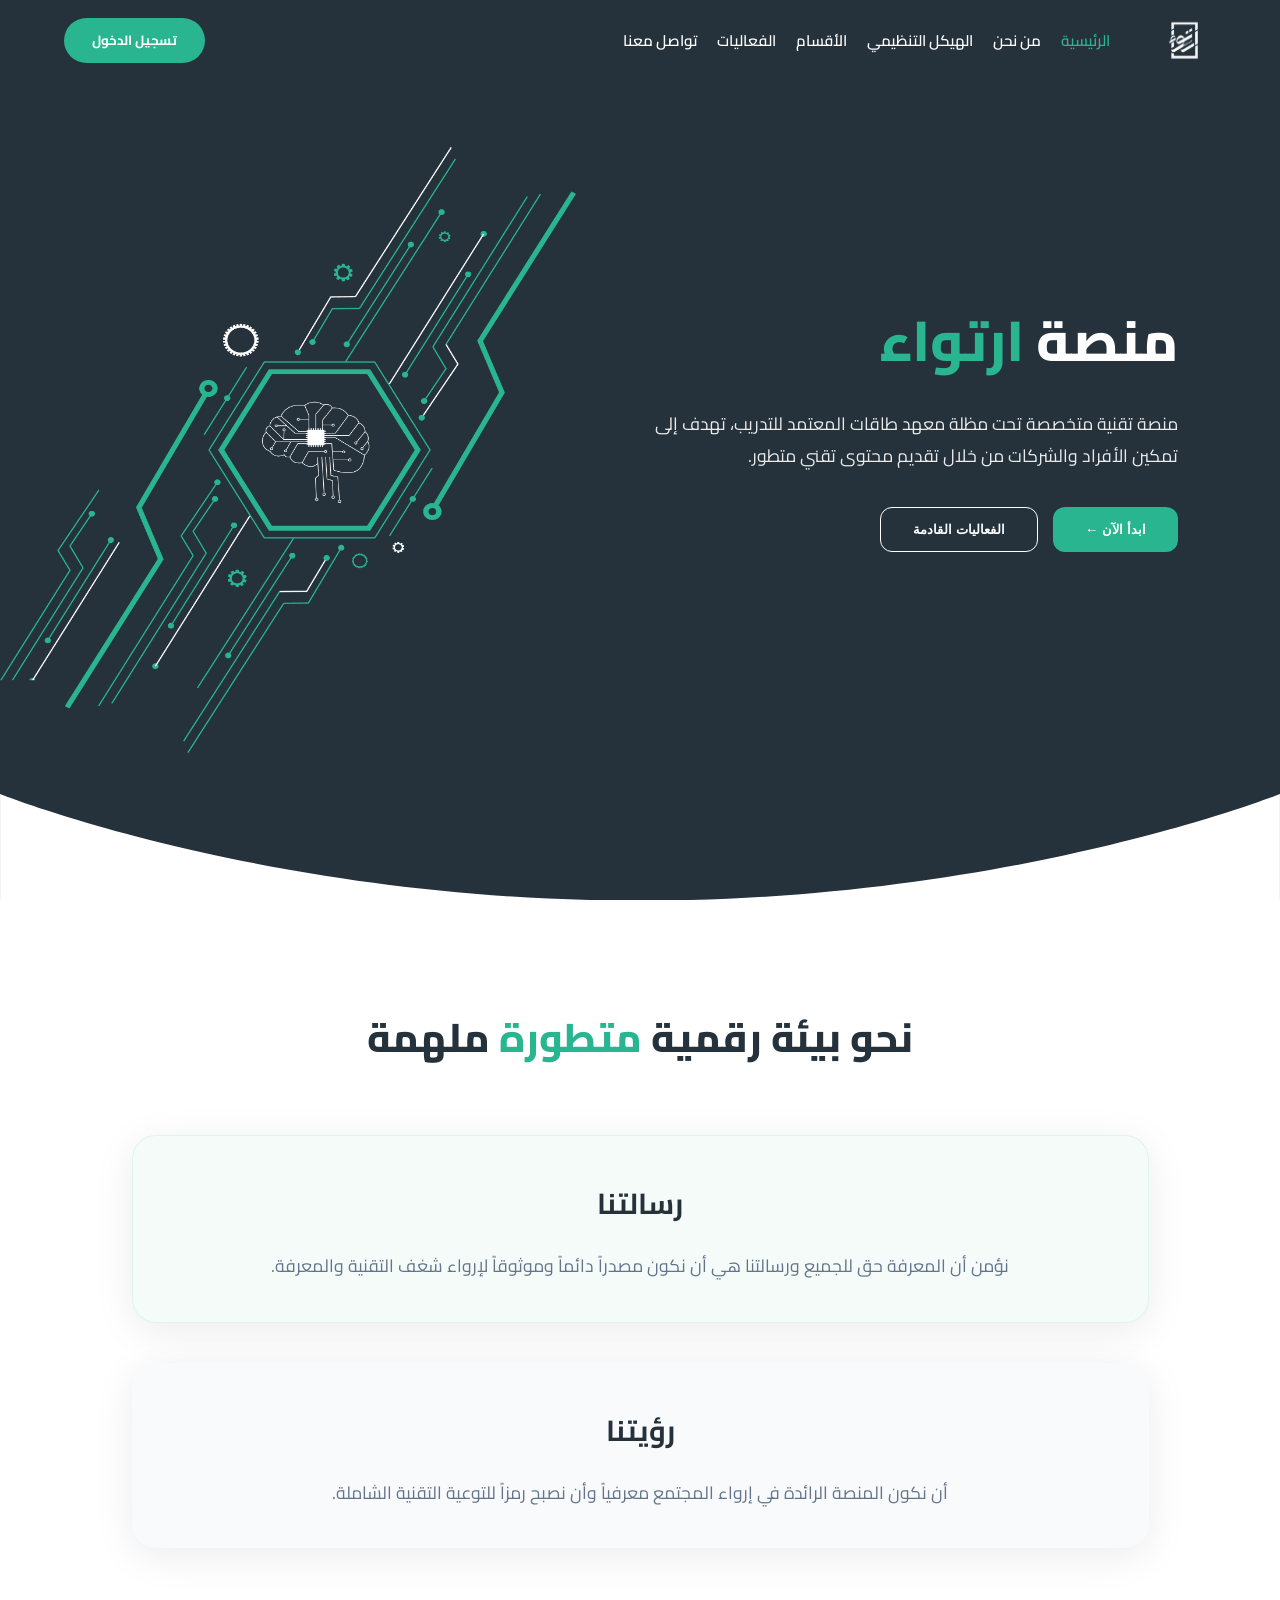
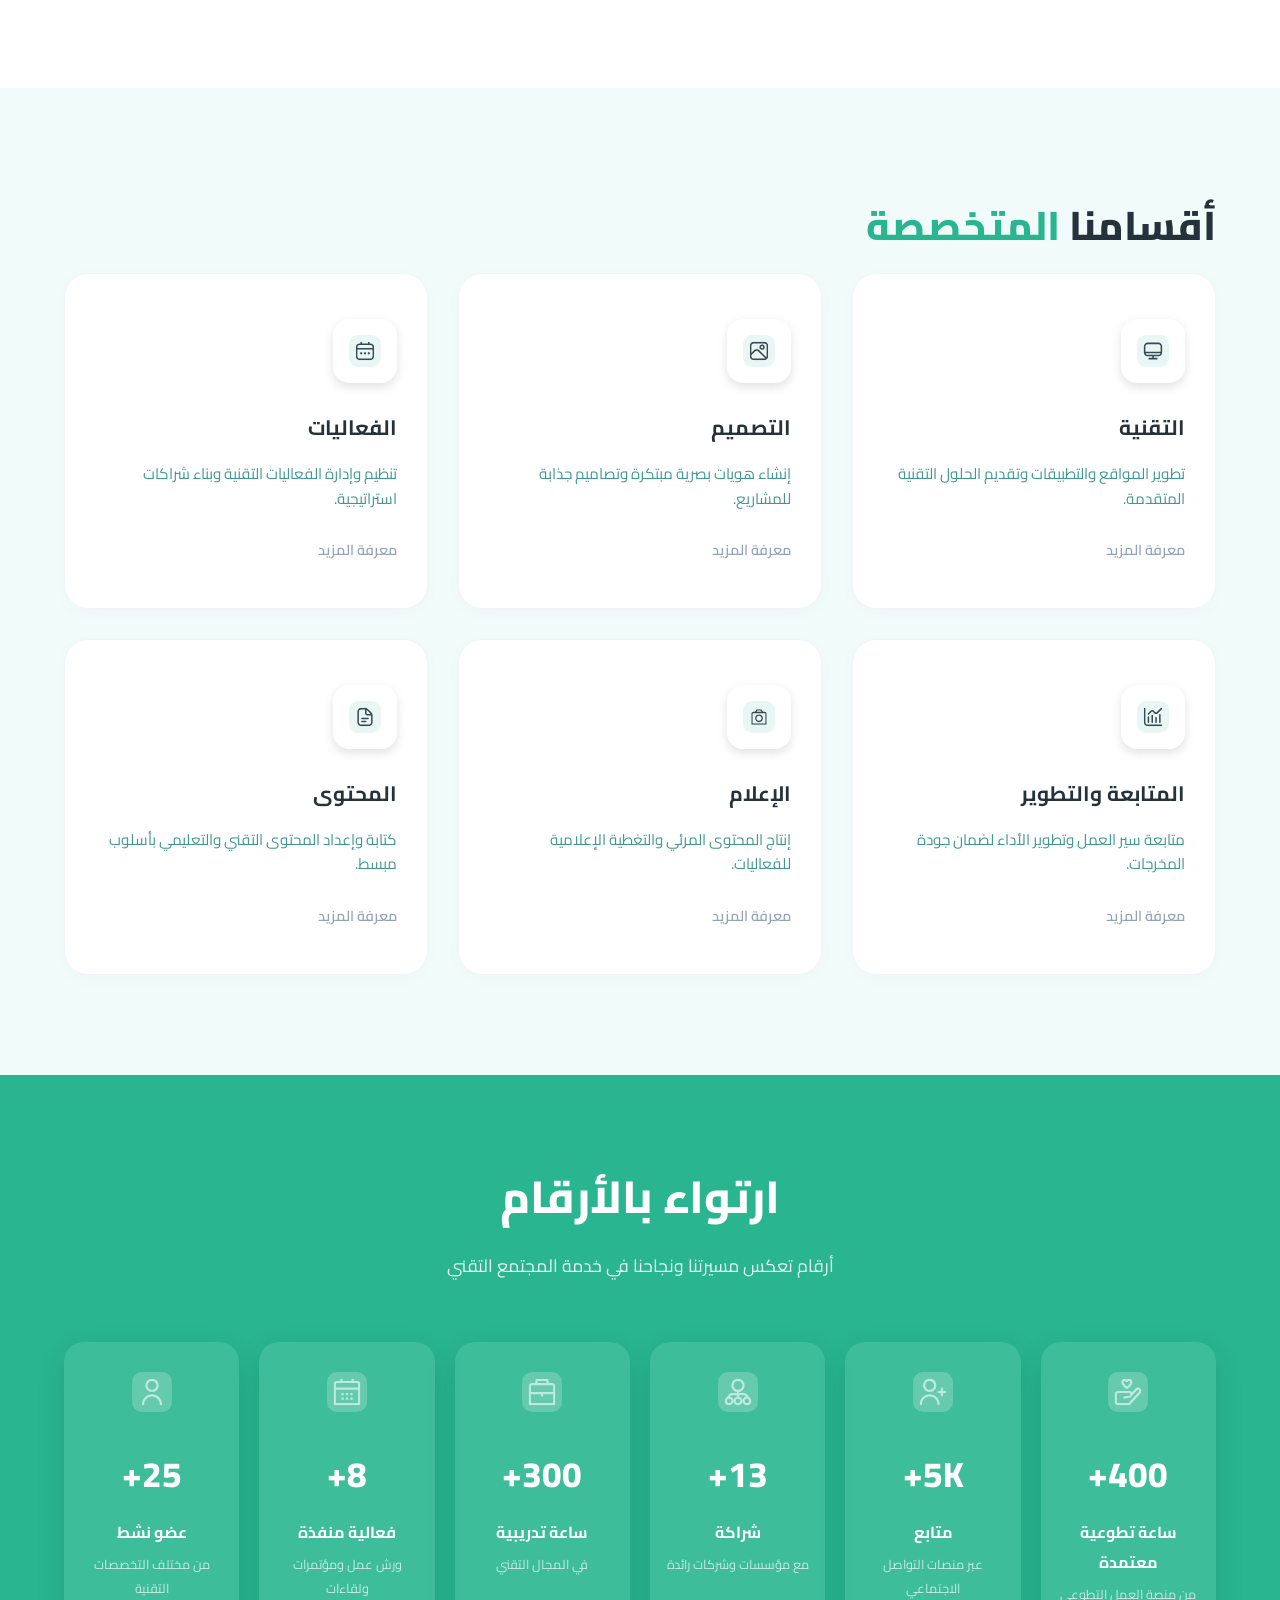
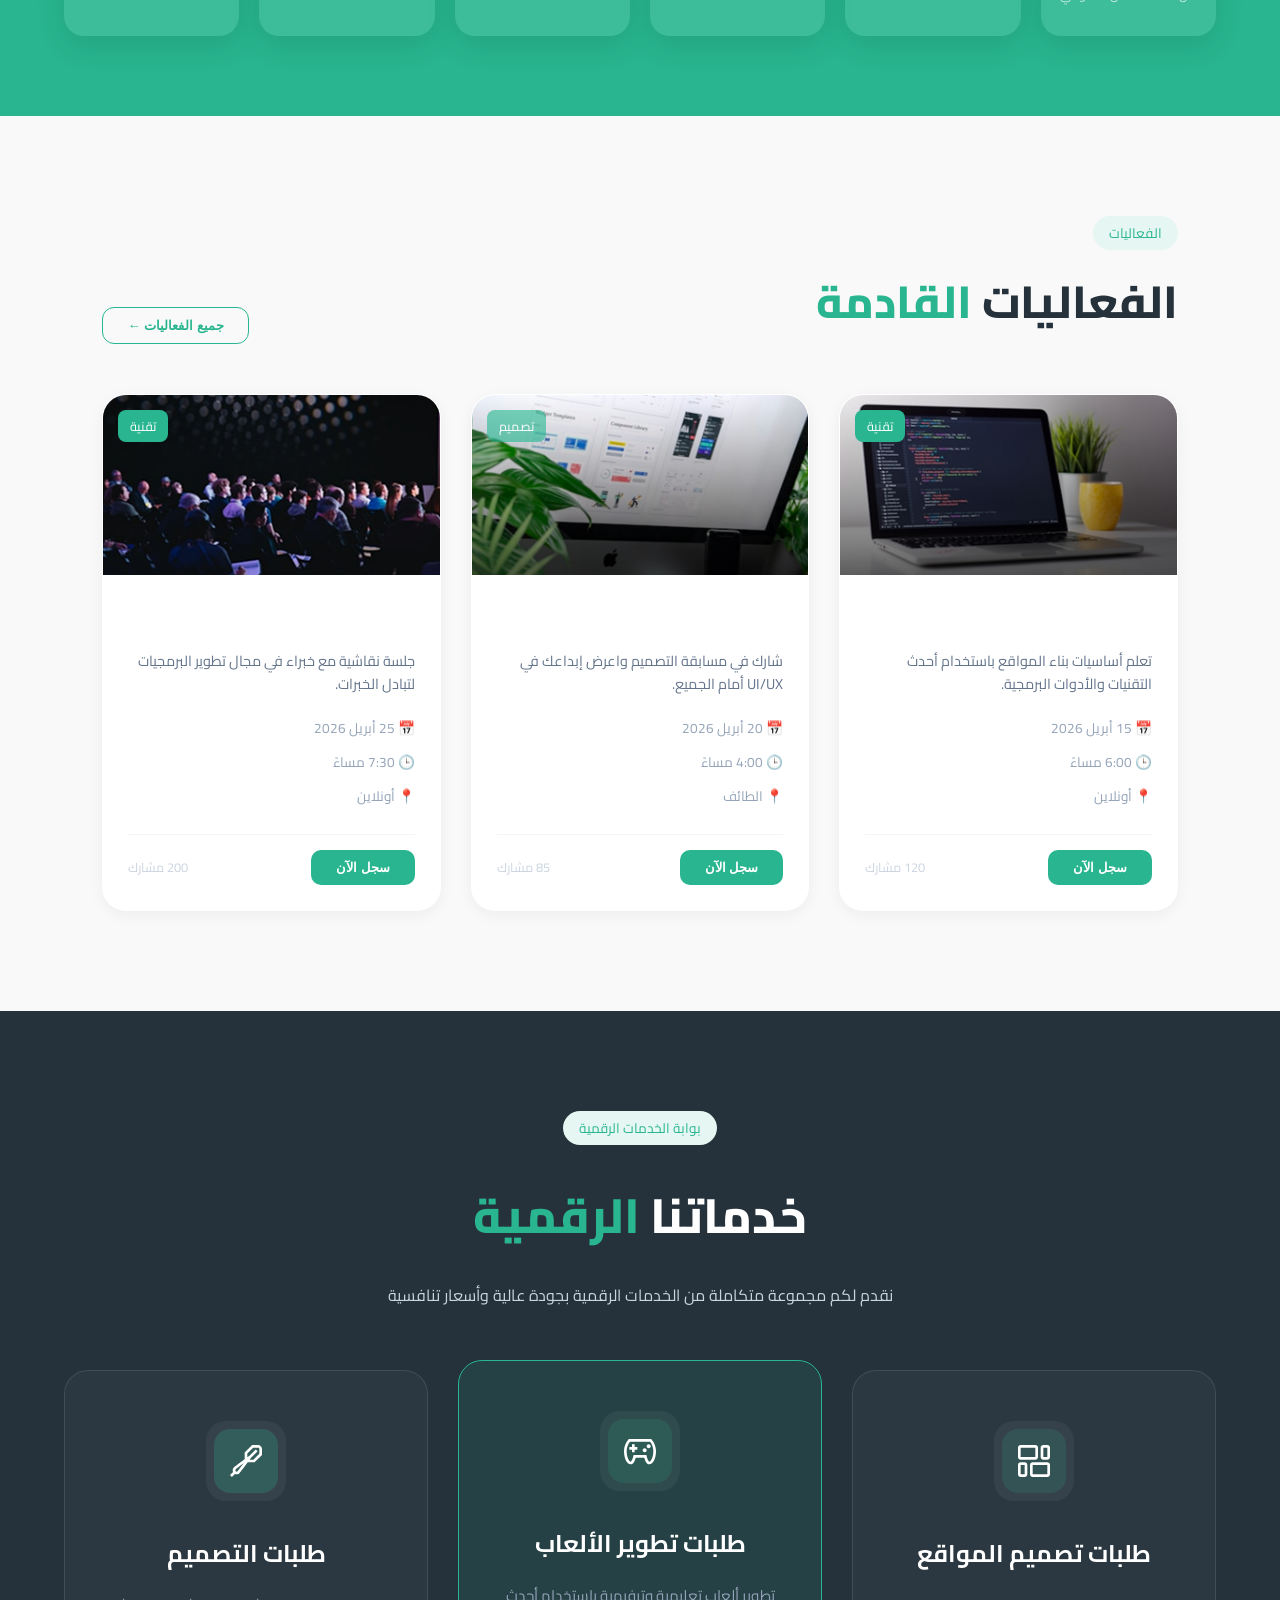
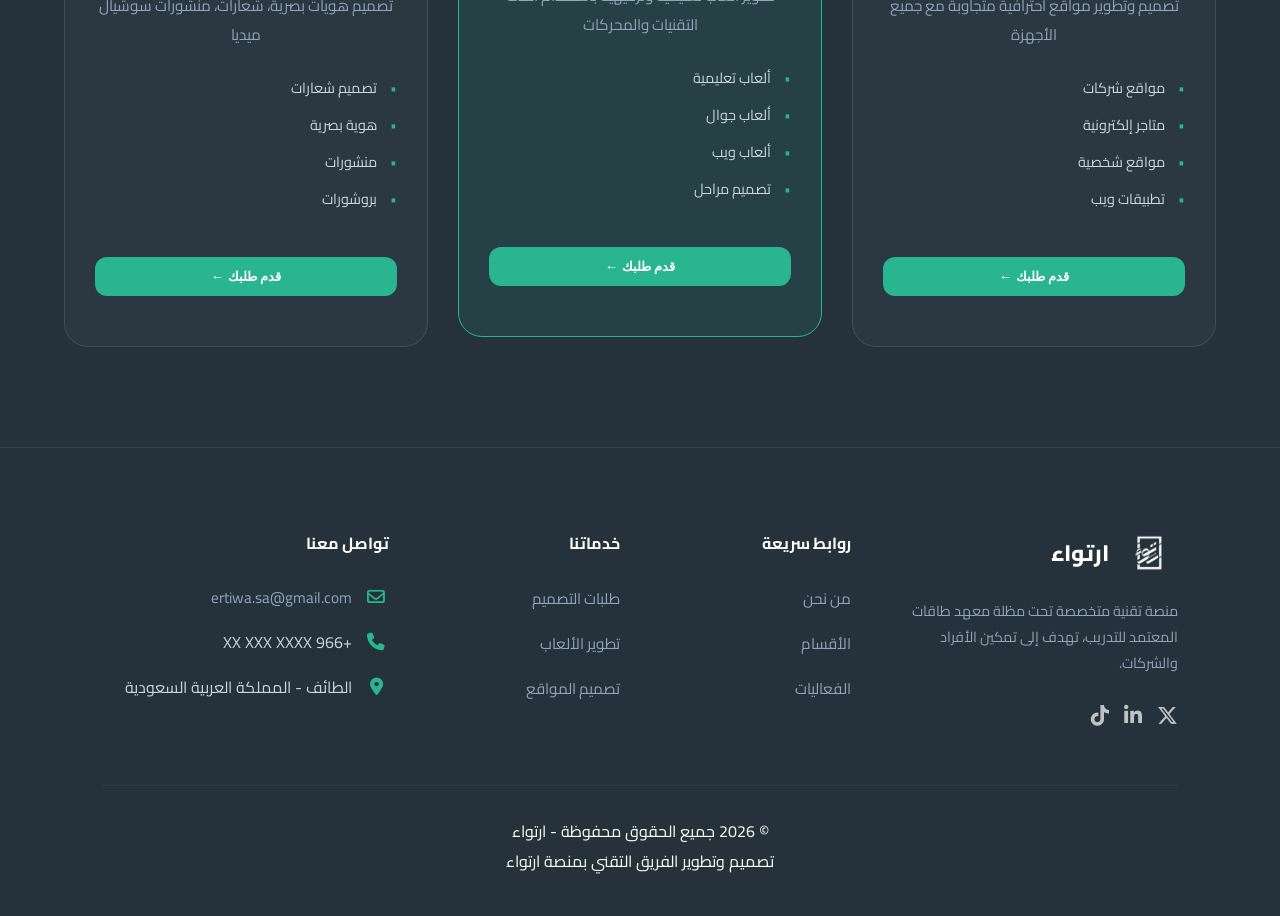
==== index.html @ 968492b4 "Add files via upload" ====
<!DOCTYPE html>
<html lang="ar" dir="rtl">
<head>
    <meta charset="UTF-8">
    <meta name="viewport" content="width=device-width, initial-scale=1.0">
    <title>منصة ارتواء</title>
    <link href="https://fonts.googleapis.com/css2?family=Cairo:wght@400;600;700;800&display=swap" rel="stylesheet">
    <link rel="stylesheet" href="style.css"> 
    <link rel="stylesheet" href="register.css">
    <link rel="stylesheet" href="https://cdnjs.cloudflare.com/ajax/libs/font-awesome/6.5.1/css/all.min.css">
</head>
<body>

    <header class="main-header">
        <div class="header-right-section">
            <div class="logo">
                <img src="images/logo.png" alt="لوقو ارتواء">
            </div>
            <nav class="nav-links">
    <a href="index.html" class="active">الرئيسية</a>
    <a href="#about-section">من نحن</a> <a href="structure.html">الهيكل التنظيمي</a>
    <a href="#departments-section">الأقسام</a>
    <a href="#events-section">الفعاليات</a>
    <a href="#contact-section">تواصل معنا</a>
            </nav>
        </div>
        <button class="btn-login" id="loginBtn" onclick="window.location.href='login.html'">تسجيل الدخول</button>
    </header>

    <main>
        <section class="hero">
            <div class="hero-content">
                <h1>منصة <span class="highlight">ارتواء</span></h1>
                <p>منصة تقنية متخصصة تحت مظلة معهد طاقات المعتمد للتدريب، تهدف إلى تمكين الأفراد والشركات من خلال تقديم محتوى تقني متطور.</p>
                <div class="hero-btns">
    <button class="btn-start" onclick="window.location.href='register.html'">ابدأ الآن ←</button>
    
    <button class="btn-outline" onclick="window.location.href='#events-section'">الفعاليات القادمة</button>
</div>
            </div>
            <div class="wave-container">
                <svg viewBox="0 0 1440 120" fill="none" xmlns="http://www.w3.org/2000/svg">
                    <path d="M0 120L1440 120L1440 0C1440 0 1140 120 720 120C300 120 0 0 0 0L0 120Z" fill="white"/>
                </svg>
            </div>
        </section>

        <section class="about-section" id="about-section">
            <div class="container">
                <h2 class="dynamic-title">نحو بيئة رقمية <span id="typing-text">تفاعلية</span> ملهمة</h2>
                <div class="info-card message-card">
                    <h3>رسالتنا</h3>
                    <p>نؤمن أن المعرفة حق للجميع ورسالتنا هي أن نكون مصدراً دائماً وموثوقاً لإرواء شغف التقنية والمعرفة.</p>
                </div>
                <div class="info-card vision-card">
                    <h3>رؤيتنا</h3>
                    <p>أن نكون المنصة الرائدة في إرواء المجتمع معرفياً وأن نصبح رمزاً للتوعية التقنية الشاملة.</p>
                </div>
            </div>
        </section>

        <section class="specialized-sections" id="departments-section">
            <div class="container">
                <h2 class="section-main-title">أقسامنا <span class="highlight">المتخصصة</span></h2>
                <div class="specialized-grid">
                    <div class="spec-card">
                        <div class="spec-icon-box"><img src="images/Overlay(6).svg" alt="1"></div>
                        <h3>التقنية</h3>
                        <p>تطوير المواقع والتطبيقات وتقديم الحلول التقنية المتقدمة.</p>
                        <a href="departments.html#tech-dept" class="read-more">معرفة المزيد</a>
                    </div>
                    <div class="spec-card">
                        <div class="spec-icon-box"><img src="images/Overlay(1).svg" alt="2"></div>
                        <h3>التصميم</h3>
                        <p>إنشاء هويات بصرية مبتكرة وتصاميم جذابة للمشاريع.</p>
                        <a href="departments.html#design-dept" class="read-more">معرفة المزيد</a>
                    </div>
                    <div class="spec-card">
                        <div class="spec-icon-box"><img src="images/Overlay(2).svg" alt="3"></div>
                        <h3>الفعاليات</h3>
                        <p>تنظيم وإدارة الفعاليات التقنية وبناء شراكات استراتيجية.</p>
                        <a href="departments.html#events-dept" class="read-more">معرفة المزيد</a>
                    </div>
                    <div class="spec-card">
                        <div class="spec-icon-box"><img src="images/Overlay(3).svg" alt="4"></div>
                        <h3>المتابعة والتطوير</h3>
                        <p>متابعة سير العمل وتطوير الأداء لضمان جودة المخرجات.</p>
                        <a href="departments.html#followup-dept" class="read-more">معرفة المزيد</a>
                    </div>
                    <div class="spec-card">
                        <div class="spec-icon-box"><img src="images/Overlay(4).svg" alt="5"></div>
                        <h3>الإعلام</h3>
                        <p>إنتاج المحتوى المرئي والتغطية الإعلامية للفعاليات.</p>
                        <a href="departments.html#media-dept" class="read-more">معرفة المزيد</a>
                    </div>
                    <div class="spec-card">
                        <div class="spec-icon-box"><img src="images/Overlay(5).svg" alt="6"></div>
                        <h3>المحتوى</h3>
                        <p>كتابة وإعداد المحتوى التقني والتعليمي بأسلوب مبسط.</p>
                        <a href="departments.html#content-dept" class="read-more">معرفة المزيد</a>
                    </div>
                </div>
            </div>
        </section>

        <section class="stats-section">
            <div class="container">
                <h2 class="stats-main-title">ارتواء بالأرقام</h2>
                <p class="stats-subtitle">أرقام تعكس مسيرتنا ونجاحنا في خدمة المجتمع التقني</p>
                
                <div class="stats-grid">
                    <div class="stat-card">
                        <div class="stat-icon"><img src="images/heart-icon.svg" alt="ساعة تطوعية"></div>
                        <div class="stat-number">400+</div>
                        <div class="stat-label">ساعة تطوعية معتمدة</div>
                        <div class="stat-sub">من منصة العمل التطوعي</div>
                    </div>

                    <div class="stat-card">
                        <div class="stat-icon"><img src="images/users-icon.svg" alt="متابع"></div>
                        <div class="stat-number">10K+</div>
                        <div class="stat-label">متابع</div>
                        <div class="stat-sub">عبر منصات التواصل الاجتماعي</div>
                    </div>

                    <div class="stat-card">
                        <div class="stat-icon"><img src="images/shake-icon.svg" alt="شراكة"></div>
                        <div class="stat-number">25+</div>
                        <div class="stat-label">شراكة</div>
                        <div class="stat-sub">مع مؤسسات وشركات رائدة</div>
                    </div>

                    <div class="stat-card">
                        <div class="stat-icon"><img src="images/work-icon.svg" alt="ساعة تدريبية"></div>
                        <div class="stat-number">300+</div>
                        <div class="stat-label">ساعة تدريبية</div>
                        <div class="stat-sub">في المجال التقني</div>
                    </div>

                    <div class="stat-card">
                        <div class="stat-icon"><img src="images/event-icon.svg" alt="فعالية"></div>
                        <div class="stat-number">15+</div>
                        <div class="stat-label">فعالية منفذة</div>
                        <div class="stat-sub">ورش عمل ومؤتمرات ولقاءات</div>
                    </div>

                    <div class="stat-card">
                        <div class="stat-icon"><img src="images/member-icon.svg" alt="عضو"></div>
                        <div class="stat-number">50+</div>
                        <div class="stat-label">عضو نشط</div>
                        <div class="stat-sub">من مختلف التخصصات التقنية</div>
                    </div>
                </div>
            </div>
        </section>

        <section class="events-section" id="events-section">
            <div class="container">
                <div class="events-header">
                    <div class="title-wrapper">
                        <span class="section-badge">الفعاليات</span>
                        <h2 class="events-title">الفعاليات <span class="highlight">القادمة</span></h2>
                    </div>
                    <button class="btn-all-events" onclick="window.location.href='events.html'">جميع الفعاليات ←</button>
                </div>
                <div class="events-grid">
                    <article class="event-card">
                        <div class="card-image">
                            <img src="images/web-dev-event.png" alt="ورشة تطوير المواقع">
                            <span class="category-tag">تقنية</span>
                        </div>
                        <div class="card-content">
                            <h3>ورشة تطوير المواقع</h3>
                            <p>تعلم أساسيات بناء المواقع باستخدام أحدث التقنيات والأدوات البرمجية.</p>
                            <div class="event-meta">
                                <span>📅 15 أبريل 2026</span>
                                <span>🕒 6:00 مساءً</span>
                                <span>📍 أونلاين</span>
                            </div>
                            <div class="card-footer">
                                <button class="btn-register">سجل الآن</button>
                                <span class="participants">120 مشارك</span>
                            </div>
                        </div>
                    </article>

                    <article class="event-card">
                        <div class="card-image">
                            <img src="images/design-event.png" alt="مسابقة التصميم الإبداعي">
                            <span class="category-tag design">تصميم</span>
                        </div>
                        <div class="card-content">
                            <h3>مسابقة التصميم الإبداعي</h3>
                            <p>شارك في مسابقة التصميم واعرض إبداعك في UI/UX أمام الجميع.</p>
                            <div class="event-meta">
                                <span>📅 20 أبريل 2026</span>
                                <span>🕒 4:00 مساءً</span>
                                <span>📍 الطائف</span>
                            </div>
                            <div class="card-footer">
                                <button class="btn-register">سجل الآن</button>
                                <span class="participants">85 مشارك</span>
                            </div>
                        </div>
                    </article>

                    <article class="event-card">
                        <div class="card-image">
                            <img src="images/dev-meeting.png" alt="لقاء المطورين">
                            <span class="category-tag">تقنية</span>
                        </div>
                        <div class="card-content">
                            <h3>لقاء المطورين</h3>
                            <p>جلسة نقاشية مع خبراء في مجال تطوير البرمجيات لتبادل الخبرات.</p>
                            <div class="event-meta">
                                <span>📅 25 أبريل 2026</span>
                                <span>🕒 7:30 مساءً</span>
                                <span>📍 أونلاين</span>
                            </div>
                            <div class="card-footer">
                                <button class="btn-register">سجل الآن</button>
                                <span class="participants">200 مشارك</span>
                            </div>
                        </div>
                    </article>
                </div>
            </div>
        </section>

        <section class="digital-services" id="services-section">
            <div class="container">
                <div class="services-header">
                    <span class="section-badge">بوابة الخدمات الرقمية</span>
                    <h2 class="services-main-title">خدماتنا <span class="highlight">الرقمية</span></h2>
                    <p class="services-subtitle">نقدم لكم مجموعة متكاملة من الخدمات الرقمية بجودة عالية وأسعار تنافسية</p>
                </div>

                <div class="services-grid">
                    <div class="service-card">
                        <div class="service-icon-box"><img src="images/web-icon.svg" alt="Web"></div>
                        <h3>طلبات تصميم المواقع</h3>
                        <p>تصميم وتطوير مواقع احترافية متجاوبة مع جميع الأجهزة</p>
                        <ul class="service-features">
                            <li>مواقع شركات</li>
                            <li>متاجر إلكترونية</li>
                            <li>مواقع شخصية</li>
                            <li>تطبيقات ويب</li>
                        </ul>
                        <button class="btn-order" onclick="window.location.href='order.html'">قدم طلبك ←</button>
                    </div>

                    <div class="service-card active-card">
                        <div class="service-icon-box"><img src="images/game-icon.svg" alt="Games"></div>
                        <h3>طلبات تطوير الألعاب</h3>
                        <p>تطوير ألعاب تعليمية وترفيهية باستخدام أحدث التقنيات والمحركات</p>
                        <ul class="service-features">
                            <li>ألعاب تعليمية</li>
                            <li>ألعاب جوال</li>
                            <li>ألعاب ويب</li>
                            <li>تصميم مراحل</li>
                        </ul>
                        <button class="btn-order" onclick="window.location.href='order.html'">قدم طلبك ←</button>
                    </div>

                    <div class="service-card">
                        <div class="service-icon-box"><img src="images/design-icon.svg" alt="Design"></div>
                        <h3>طلبات التصميم</h3>
                        <p>تصميم هويات بصرية، شعارات، منشورات سوشيال ميديا</p>
                        <ul class="service-features">
                            <li>تصميم شعارات</li>
                            <li>هوية بصرية</li>
                            <li>منشورات</li>
                            <li>بروشورات</li>
                        </ul>
                        <button class="btn-order" onclick="window.location.href='order.html'">قدم طلبك ←</button>
                    </div>
                </div>
            </div>
        </section>
    </main>

    <footer class="main-footer" id="contact-section">
        <div class="footer-container">
            <div class="footer-section brand-info">
                <div class="footer-logo-wrapper">
                    <img src="images/logo.png" alt="لوقو ارتواء" class="footer-logo-large">
                    <h3 class="brand-title">ارتواء</h3>
                </div>
                <p class="brand-desc">منصة تقنية متخصصة تحت مظلة معهد طاقات المعتمد للتدريب، تهدف إلى تمكين الأفراد والشركات.</p>
                <div class="social-icons">
                    <a href="https://x.com/ertwa_sa?s=11&t=2OUlDA-cD-MaENMfvSddbQ" target="_blank"><i class="fa-brands fa-x-twitter"></i></a>
                    <a href="https://www.linkedin.com/company/ertiwa/" target="_blank"><i class="fa-brands fa-linkedin-in"></i></a>
                    <a href="https://www.tiktok.com/@ertwatech?_r=1&_t=ZS-96NVIwnv2bE" target="_blank"><i class="fa-brands fa-tiktok"></i></a>
                </div>
            </div>

            <div class="footer-section">
                <h4>روابط سريعة</h4>
                <ul>
                    <li><a href="#about-section">من نحن</a></li>
                    <li><a href="#departments-section">الأقسام</a></li>
                    <li><a href="#events-section">الفعاليات</a></li>
                </ul>
            </div>

            <div class="footer-section">
                <h4>خدماتنا</h4>
                <ul>
                    <li><a href="#services-section">طلبات التصميم</a></li>
                    <li><a href="#services-section">تطوير الألعاب</a></li>
                    <li><a href="#services-section">تصميم المواقع</a></li>
                </ul>
            </div>

            <div class="footer-section contact-us">
                <h4>تواصل معنا</h4>
                <ul>
                    <li>
                        <i class="fa-regular fa-envelope footer-icon"></i>
                        <a href="mailto:ertiwa.sa@gmail.com">ertiwa.sa@gmail.com</a>
                    </li>
                    <li>
                        <i class="fa-solid fa-phone footer-icon"></i>
                        <span>+966 XX XXX XXXX</span>
                    </li>
                    <li>
                        <i class="fa-solid fa-location-dot footer-icon"></i>
                        <span>الطائف - المملكة العربية السعودية</span>
                    </li>
                </ul>
            </div>
        </div>

        <div class="footer-bottom">
            <div class="footer-line"></div>
            <p>© 2026 جميع الحقوق محفوظة - ارتواء</p>
            <p>تصميم وتطوير الفريق التقني بمنصة ارتواء</p>
        </div>
    </footer>

    <script src="script.js"></script>
</body>
</html>
---- style.css ----
/* 1. المتغيرات والخطوط المعتمدة [cite: 1, 18] */
:root {
    --jungle-green: #28B58F; 
    --dark-bg: #25323B; 
    --white: #FFFFFF; 
    --font-main: 'Cairo', sans-serif;
}

* {
    margin: 0;
    padding: 0;
    box-sizing: border-box;
}

body {
    font-family: var(--font-main);
    background-color: var(--dark-bg); 
    color: var(--white);
    direction: rtl; /* [cite: 1] */
    overflow-x: hidden;
}

/* 2. الهيدر (Header) [cite: 3, 14] */
.main-header {
    display: flex;
    justify-content: space-between;
    align-items: center;
    padding: 10px 5%;
    height: 80px;
    background-color: rgba(37, 50, 59, 0.95); 
    position: fixed;
    top: 0;
    width: 100%;
    z-index: 1000;
}
html {
    scroll-behavior: smooth;
}
.header-right-section {
    display: flex;
    align-items: center;
    gap: 40px; 
}

.logo img {
    height: 55px; 
    width: auto;
    display: block;
}

.nav-links {
    display: flex;
    gap: 20px;
}

.nav-links a {
    text-decoration: none;
    color: var(--white);
    font-size: 0.95rem;
    font-weight: 600;
    transition: 0.3s;
}

.nav-links a:hover, .nav-links a.active {
    color: var(--jungle-green); 
}

/* تصحيح زر تسجيل الدخول [cite: 80, 82] */
.btn-login {
    background-color: var(--jungle-green); 
    color: white;
    border: none;
    padding: 10px 28px;
    border-radius: 50px; 
    font-family: var(--font-main);
    font-weight: 700;
    cursor: pointer;
    transition: 0.3s;
    white-space: nowrap;
}

.btn-login:hover {
    transform: scale(1.05);
}

/* 3. قسم الـ Hero بتنسيق فيجما [cite: 7, 69] */
.hero {
    position: relative;
    display: flex;
    align-items: center;
    justify-content: space-between;
    min-height: 100vh;
    padding: 120px 8% 180px 8%;
    background-image: url('images/Group 247.png'); 
    background-repeat: no-repeat;
    background-position: left center;
    background-size: 45%; 
    overflow: hidden;
}

.hero-content {
    flex: 1;
    max-width: 550px;
    text-align: right;
    z-index: 2;
}

.hero-content h1 {
    font-size: 3.5rem;
    margin-bottom: 15px;
    font-weight: 800;
}

.highlight {
    color: var(--jungle-green); 
}

.hero-content p {
    font-size: 1.1rem;
    line-height: 1.8;
    margin-bottom: 35px;
    opacity: 0.9;
}

/* 4. أزرار الـ Hero [cite: 18, 19] */
.hero-btns {
    display: flex;
    gap: 15px;
    justify-content: flex-start;
}

.btn-start {
    background-color: var(--jungle-green); 
    color: white;
    border: none;
    padding: 14px 32px; 
    border-radius: 12px; 
    font-weight: 700;
    cursor: pointer;
}

.btn-outline {
    background-color: transparent;
    color: white;
    border: 1px solid var(--white);
    padding: 14px 32px;
    border-radius: 12px; 
    font-weight: 600;
    cursor: pointer;
}

/* 5. الانحناءة (Wave Container) [cite: 75, 76] */
.wave-container {
    position: absolute;
    bottom: -1px;
    left: 0;
    width: 100%;
    line-height: 0;
}

.wave-container svg {
    width: 100%;
    height: auto;
}

/* الأقسام التالية لضمان اندماج الانحناءة البيضاء */
.next-section {
    background-color: #FFFFFF; 
    padding: 0;
}

.full-section-img {
    width: 100%;
    height: auto;
    display: block;
}
/* تنسيق قسم الرؤية والرسالة */
.about-section {
    background-color: var(--white); 
    padding: 100px 5%;
    text-align: center;
}

.dynamic-title {
    font-size: 2.5rem;
    color: var(--dark-bg); 
    margin-bottom: 60px;
    font-weight: 800;
}

.dynamic-title span {
    color: var(--jungle-green); 
}

/* تنسيق البطاقات المشترك [cite: 25, 76] */
.info-card {
    max-width: 1017px; 
    margin: 0 auto 40px;
    padding: 40px;
    border-radius: 24px; 
    box-shadow: 0px 8px 40px rgba(0, 0, 0, 0.08); 
    transition: transform 0.3s ease;
}

.info-card:hover {
    transform: translateY(-5px);
}

.info-card h3 {
    font-size: 1.8rem;
    margin-bottom: 20px;
    color: var(--dark-bg); 
}

.info-card p {
    font-size: 1.1rem;
    line-height: 1.8;
    color: #64748b;
}

/* تمييز خلفية كل بطاقة [cite: 22, 24] */
.message-card {
    background-color: rgba(40, 181, 143, 0.05); 
    border: 1px solid rgba(40, 181, 143, 0.1);
}

.vision-card {
    background-color: #f8fafc;
    border: 1px solid var(--mystic-border); 
}
/* تنسيق قسم الأقسام */
.categories-section {
    background-color: var(--white);
    padding: 80px 5%;
    text-align: center;
}

.section-title {
    font-size: 2.2rem;
    color: var(--dark-bg);
    margin-bottom: 50px;
    font-weight: 800;
}

.categories-grid {
    display: grid;
    grid-template-columns: repeat(auto-fit, minmax(200px, 1fr));
    gap: 30px;
    max-width: 1200px;
    margin: 0 auto;
}

.category-item {
    display: flex;
    flex-direction: column;
    align-items: center;
    gap: 20px;
}

/* تنسيق الدوائر بناءً على ملفك النصي (64x64) */
.icon-circle {
    width: 64px;
    height: 64px;
    border-radius: 32px; 
    display: flex;
    justify-content: center;
    align-items: center;
    transition: transform 0.3s ease, box-shadow 0.3s ease;
    cursor: pointer;
}

.icon-circle img {
    width: 30px;
    height: auto;
}

/* الدائرة الخضراء (Jungle Green) */
.green-circle {
    background: var(--jungle-green);
}

/* الدائرة الداكنة (Dark BG) */
.dark-circle {
    background: var(--dark-bg);
    box-shadow: 0px 4px 4px rgba(0, 0, 0, 0.25);
}

.icon-circle:hover {
    transform: translateY(-10px) scale(1.1);
}

.category-item h3 {
    font-size: 1.2rem;
    color: var(--dark-bg);
    font-weight: 700;
}
.specialized-sections {
    background-color: #f1fbf9; 
    padding: 100px 5%;
    text-align: right;
}

.section-main-title {
    font-size: 2.5rem;
    color: var(--dark-bg);
    margin-bottom: 10px;
    font-weight: 800;
}

.section-main-title span {
    color: var(--jungle-green);
}

.section-subtitle {
    color: #64748b;
    margin-bottom: 60px;
    font-size: 1.1rem;
}

.specialized-grid {
    display: grid;
    grid-template-columns: repeat(3, 1fr); 
    gap: 30px;
    max-width: 1200px;
    margin: 0 auto;
}

.spec-card {
    background: #FFFFFF;
    padding: 45px 30px;
    border-radius: 24px; 
    box-shadow: 0px 4px 20px rgba(0, 0, 0, 0.02); 
    border: 1px solid #F1F5F9;
    display: flex;
    flex-direction: column;
    align-items: flex-start; 
    text-align: right; 
    transition: all 0.3s ease-in-out;
}

.spec-card:hover {
    transform: translateY(-10px);
    box-shadow: 0px 15px 30px rgba(14, 110, 89, 0.386);

}
.spec-card:hover .spec-icon-box {
    background-color: #E6F7F3; 
}
.spec-icon-box {
    width: 64px; 
    height: 64px; 
    background-color: #F8FAFC; 
    border-radius: 16px;
    display: flex;
    justify-content: center;
    align-items: center;
    margin-bottom: 25px;
    transition: background-color 0.3s ease;
}

.spec-icon-box img {
    width: 30px;
    width: 32px;
    height: 32px;
    display: block;
    box-shadow: none !important; 
}


.spec-card h3 {
    font-size: 1.3rem;
    color: var(--dark-bg);
    margin-bottom: 15px;
    font-weight: 700;
}

.spec-card p {
    font-size: 0.95rem;
    color: #439792;
    line-height: 1.6;
    margin-bottom: 25px;
}

.read-more {
    text-decoration: none;
    color: #94a3b8;
    font-size: 0.9rem;
    font-weight: 600;
    transition: color 0.3s;
}

.read-more:hover {
    color: var(--jungle-green);
}
/* قسم الفعاليات القادمة  */
/* تنسيق قسم الفعاليات */
.events-section {
    padding: 100px 8%;
    background-color: #FCFCFC; 
}

.events-header {
    display: flex;
    justify-content: space-between;
    align-items: center;
    margin-bottom: 50px;
}

.btn-all-events {
    background: transparent;
    border: 1px solid var(--jungle-green);
    color: var(--jungle-green);
    padding: 10px 24px;
    border-radius: 12px;
    font-weight: 700;
    cursor: pointer;
    transition: 0.3s ease;
}

.btn-all-events:hover {
    background: var(--jungle-green);
    color: white;
}

/* شبكة البطاقات (Grid) */
.events-section {
    padding: 100px 8%;
    background-color: #f9f9f9;
}

.events-header {
    display: flex;
    justify-content: space-between; 
    align-items: flex-end; /* محاذاة العناصر من الأسفل لتناسب شكل فيجما */
    margin-bottom: 50px;
    direction: rtl; /* التأكد من الاتجاه العربي */
}

.title-wrapper {
    text-align: right;
}

.section-badge {
    background-color: #E6F7F3; 
    color: var(--jungle-green);
    padding: 4px 16px;
    border-radius: 20px;
    font-size: 0.85rem;
    display: inline-block;
    margin-bottom: 10px;
}

.events-title {
    font-size: 2.8rem;
    font-weight: 800;
    color: var(--dark-bg);
}
/* توزيع البطاقات الثلاث */
.events-grid {
    display: grid;
    grid-template-columns: repeat(3, 1fr); /* ثلاث بطاقات متساوية */
    gap: 30px;
}

.event-card {
    background: #fff;
    border-radius: 20px;
    overflow: hidden;
    box-shadow: 0 10px 30px rgba(0,0,0,0.05);
    transition: 0.3s ease;
}

/* تنسيق البطاقة الأساسي */
.event-card {
    background: var(--white);
    border-radius: 24px;
    overflow: hidden;
    box-shadow: 0px 4px 15px rgba(0, 0, 0, 0.05);
    transition: all 0.4s ease; /* تنعيم ظهور الإضاءة */
    border: 1px solid transparent;
}

/* تأثير الإضاءة الخضراء عند التمرير */
.event-card:hover {
    transform: none; /* إلغاء الحركة تماماً */
    border: 1px solid var(--jungle-green); /* ظهور حد أخضر نحيف */
    /* توهج أخضر تحت البطاقة (Glow) */
    box-shadow: 0px 10px 30px rgba(40, 181, 143, 0.3);
}

/* التأكد من ظهور العناوين بوضوح */
.event-content h3 {
    font-size: 1.4rem;
    color: var(--dark-bg); /* اللون الداكن لضمان الوضوح */
    margin-bottom: 15px;
    font-weight: 800;
    display: block; /* لضمان عدم اختفائه */
}

.card-image { position: relative; height: 180px; }
.card-image img { width: 100%; height: 100%; object-fit: cover; }

.category-tag {
    position: absolute; top: 15px; left: 15px;
    background: var(--jungle-green); color: #fff;
    padding: 4px 12px; border-radius: 8px; font-size: 0.8rem;
}
.category-tag.design { background:rgba(22, 182, 139, 0.559); }

.card-content { padding: 25px; }
.card-content h3 { font-size: 1.3rem; margin-bottom: 10px; font-weight: 800; }
.card-content p { font-size: 0.9rem; color: #64748b; margin-bottom: 20px; line-height: 1.6; }

.event-meta {
    display: flex; flex-direction: column; gap: 8px;
    font-size: 0.85rem; color: #94a3b8; margin-bottom: 25px;
}

.card-footer {
    display: flex; justify-content: space-between; align-items: center;
    padding-top: 15px; border-top: 1px solid #f1f5f9;
}

.btn-register {
    background: var(--jungle-green); color: #fff;
    border: none; padding: 8px 20px; border-radius: 10px;
    cursor: pointer; font-weight: 700;
}

.participants { font-size: 0.8rem; color: #cbd5e1; }

.btn-register {
    background: var(--jungle-green);
    color: white;
    border: none;
    padding: 10px 25px;
    border-radius: 10px;
    font-weight: 700;
    cursor: pointer;
}

.attendees-count {
    font-size: 0.85rem;
    color: #94A3B8;
}

.btn-outline-white {
    background: transparent;
    border: 1px solid var(--white);
    color: var(--white);
    padding: 10px 24px;
    border-radius: 12px;
    font-family: var(--font-main);
    cursor: pointer;
}

/* تحسين شكل بطاقات الأقسام باستخدام Overlay.svg  */
.spec-icon-box {
    width: 64px; 
    height: 64px; 
    background-color: var(--white);
    border-radius: 16px;
    display: flex;
    justify-content: center;
    align-items: center;
    box-shadow: 0px 4px 10px rgba(195, 192, 192, 0.455);
}

.spec-icon-box img {
    height: auto;
    box-shadow: 0px 6px 10px rgba(45, 117, 111, 0.418);
}

/* تنسيق الصور العريضة لتملأ الحاوية */
.full-width-img {
    width: 100%;
    height: auto;
    display: block;
    border-radius: 20px; 
}

/* 1. قسم الإحصائيات */
.stats-section {
    background-color: var(--jungle-green); 
    padding: 80px 5%;
    text-align: center;
    color: var(--white); /* */
}

.stats-main-title {
    font-size: 2.8rem;
    font-weight: 800;
    margin-bottom: 10px;
}

.stats-subtitle {
    font-size: 1.1rem;
    opacity: 0.9;
    margin-bottom: 60px;
}

.stats-grid {
    display: grid;
    grid-template-columns: repeat(6, 1fr); 
    gap: 20px;
    max-width: 1300px;
    margin: 0 auto;
}

.stat-card {
    background: rgba(255, 255, 255, 0.1); 
    padding: 30px 15px;
    border-radius: 20px; /* */
    box-shadow: 0px 10px 30px rgba(0, 0, 0, 0.1); /* */
    transition: transform 0.3s ease;
    display: flex;
    flex-direction: column;
    align-items: center;
}

.stat-card:hover {
    transform: translateY(-10px);
    background: rgba(255, 255, 255, 0.2);
}

.stat-icon img {
    width: 40px;
    height: 40px;
    margin-bottom: 20px;
    filter: brightness(0) invert(1); 
}

.stat-number {
    font-size: 2.2rem;
    font-weight: 800;
    margin-bottom: 10px;
}

.stat-label {
    font-size: 1rem;
    font-weight: 700;
    margin-bottom: 5px;
}

.stat-sub {
    font-size: 0.8rem;
    opacity: 0.7;
}
/* تنسيق قسم الخدمات الرقمية الجديد */
.digital-services {
    padding: 100px 5%;
    background-color: var(--dark-bg); 
    text-align: center;
}

.services-header {
    margin-bottom: 60px;
}

.services-main-title {
    font-size: 3rem;
    font-weight: 800;
    color: var(--white);
    margin-top: 15px;
}

.services-subtitle {
    color: #cbd5e1;
    max-width: 600px;
    margin: 20px auto 0;
}

.services-grid {
    display: grid;
    grid-template-columns: repeat(3, 1fr);
    gap: 30px;
    max-width: 1200px;
    margin: 0 auto;
}

.service-card {
    background: rgba(255, 255, 255, 0.03); 
    border: 1px solid rgba(248, 250, 252, 0.1); 
    padding: 50px 30px;
    border-radius: 24px; 
    display: flex;
    flex-direction: column;
    align-items: center;
    transition: all 0.4s ease;
}

/* تمييز البطاقة النشطة (الوسطى) كما في الفيجما */
.active-card, .service-card:hover {
    background: rgba(40, 181, 143, 0.11); 
    border: 1px solid var(--jungle-green); 
    transform: translateY(-10px);
}

.service-icon-box {
    width: 80px;
    height: 80px;
    background: rgba(255, 255, 255, 0.05);
    border-radius: 20px;
    display: flex;
    justify-content: center;
    align-items: center;
    margin-bottom: 30px;
}

.service-card h3 {
    font-size: 1.5rem;
    margin-bottom: 15px;
    color: var(--white);
}

.service-card p {
    font-size: 0.95rem;
    color: #94a3b8;
    margin-bottom: 25px;
}

.service-features {
    list-style: none;
    text-align: right;
    width: 100%;
    margin-bottom: 35px;
    padding-right: 20px;
}

.service-features li {
    position: relative;
    margin-bottom: 10px;
    font-size: 0.9rem;
    color: #cbd5e1;
}

.service-features li::before {
    content: "•";
    color: var(--jungle-green);
    position: absolute;
    right: -20px;
}

.btn-order {
    background: var(--jungle-green); /* [cite: 18] */
    color: white;
    border: none;
    padding: 12px 30px;
    border-radius: 12px; /* [cite: 19] */
    font-weight: 700;
    cursor: pointer;
    width: 100%;
    transition: 0.3s;
}

.btn-order:hover {
    filter: brightness(1.1);
}

/* التنسيق الأساسي للفوتر */
.main-footer {
    background-color: var(--dark-bg); /* */
    padding: 80px 8% 40px;
    color: var(--white);
    direction: rtl;
    border-top: 1px solid rgba(255, 255, 255, 0.08); /* الخط الأبيض العلوي الخفيف */
}

.footer-container {
    display: grid;
    grid-template-columns: 1.5fr 1fr 1fr 1.5fr; 
    gap: 40px;
    align-items: start;
}

.footer-section li {
    margin-bottom: 15px;
    list-style-type: none !important;
}

/* تنسيق الروابط ومنع اللون البنفسجي */
.footer-section a {
    text-decoration: none !important;
    color: #94a3b8 !important;
    transition: 0.3s ease;
    font-size: 0.95rem;
}

.footer-section a:hover {
    color: var(--jungle-green) !important;
}

.footer-section h4 {
    font-size: 1.0rem;
    margin-bottom: 25px;
    font-weight: 700;
}

/* قسم البراند واللوغو */
.brand-info {
    display: flex;
    flex-direction: column;
    align-items: right;
}
/* الحاوية التي ستجعل العناصر بجانب بعضها */
.footer-logo-wrapper {
    display: flex;
    align-items: center; 
    gap: 9px; 
    margin-bottom: 20px; 
}


.footer-logo-large {
    width: 60px; 
    height: auto;
    margin-bottom: 0; 
}

.brand-title {
    font-size: 1.4rem;
    font-weight: 800;
    margin-bottom: 0; 
}
.brand-desc {
    color: #94a3b8;
    line-height: 1.8;
    font-size: 0.9rem;
    max-width: 300px;
}

.social-icons {
    display: flex;
    gap: 15px;
    margin-top: 20px;
}

.social-icons a {
    color: white !important;
    font-size: 1.3rem;
    opacity: 0.7;
}

/* قسم تواصل معنا */

.contact-us ul li {
    display: flex;
    align-items: center;
    gap: 12px; 
    margin-bottom: 15px;
    justify-content: flex-start; 
}
.contact-us span, 
.contact-us a {
    order: 2; 
    color: #cbd5e1;
    text-decoration: none;
}
.footer-icon {
    order: 1; 
    color: var(--jungle-green);
    font-size: 1.1rem;
    width: 25px;
    text-align: center;
}
/* قسم الحقوق السفلي والتوسيط */
.footer-bottom {
    text-align: center;
    margin-top: 50px;
    width: 100%;
}

.footer-line {
    height: 1px;
    background: rgba(255, 255, 255, 0.05); /* الخط الفاصل فوق الحقوق */
    margin-bottom: 30px;
}

.footer-copyright {
    color: #64748B;
    font-size: 0.85rem;
    line-height: 1.8;
}
#otherSpecializationGroup {
    margin-top: 15px;
    animation: fadeIn 0.3s ease-in-out;
}

@keyframes fadeIn {
    from { opacity: 0; transform: translateY(-10px); }
    to { opacity: 1; transform: translateY(0); }
}
/* التوافق مع الشاشات الصغيرة */
@media (max-width: 1024px) {
    .footer-container {
        grid-template-columns: 1fr 1fr;
    }
}

@media (max-width: 600px) {
    .footer-container {
        grid-template-columns: 1fr;
        text-align: center;
    }
    .brand-info, .contact-us ul li {
        align-items: center;
        justify-content: center;
    }
    .social-icons {
        justify-content: center;
    }
}
/* أسطر إضافية لترتيب وعرض الأسئلة بالتصميم الجديد الموحد */
.options-horizontal {
    display: flex;
    gap: 20px;
    flex-wrap: wrap;
    margin-right: 40px; /* لإزاحة الخيارات تحت نص السؤال مباشرة وليس تحت الرقم */
    margin-top: 8px;
}

.option-item {
    display: flex;
    align-items: center;
    gap: 8px;
    cursor: pointer;
    color: #475569;
    font-size: 0.95rem;
    font-weight: 600;
}

.option-item input[type="radio"],
.option-item input[type="checkbox"] {
    accent-color: #28B58F; /* اللون الأخضر المعتمد بالمنصة للمؤشر */
    width: 18px;
    height: 18px;
    cursor: pointer;
}

.question-row .form-group__input,
.question-row .form-group__textarea {
    width: 100%;
    margin-top: 5px;
}
---- register.css ----
/* ======================================================== 
   Register & Join Page Styles (Modular Approach)
   ======================================================== */

/* 1. حاوية الصفحة الرئيسية */
.registration-page {
    background-color: #eef9f6; /* اللون الفاتح المريح للعين في الفيجما */
    min-height: 100vh;
    padding: 120px 20px 80px;
    display: flex;
    flex-direction: column;
    align-items: center;
    font-family: 'Cairo', sans-serif; /* */
}

/* 2. شريط الخطوات (Stepper) */
/* حاوية الشريحة العلوية */
.stepper {
    display: flex;
    justify-content: center;
    align-items: center;
    gap: 15px;
    margin: 40px auto 60px;
    direction: rtl;
}

/* نمط الخطوة الفردية */
.step {
    display: flex;
    align-items: center;
    gap: 10px;
    color: #94A3B8; /* لون رمادي للخطوات غير النشطة */
    font-weight: 600;
}

/* الدائرة الخاصة بالرقم */
.step__number {
    width: 35px;
    height: 35px;
    border-radius: 50%;
    background-color: #E2E8F0;
    display: flex;
    justify-content: center;
    align-items: center;
    font-size: 0.9rem;
    transition: 0.3s;
}

/* الخط الواصل بين الخطوات */
.step__line {
    width: 80px;
    height: 2px;
    background-color: #E2E8F0;
    transition: 0.3s;
}

/* الحالة النشطة (Active) */
.step--active {
    color: #28B58F; /* لون جنجل جرين المعتمد في المنصة */
}

.step--active .step__number {
    background-color: #28B58F;
    color: white;
}

/* الحالة المكتملة (Completed) */
.step--completed {
    color: #28B58F;
}

.step--completed .step__number {
    background-color: #E6F7F3;
    color: #28B58F;
    border: 1px solid #28B58F;
}

/* 3. بطاقة النموذج (Card) */
.register-card {
    background: white;
    padding: 50px 40px;
    border-radius: 30px; 
    box-shadow: 0 10px 50px rgba(0, 0, 0, 0.04);
    width: 100%;
    max-width: 650px;
    text-align: center;
    border: 1px solid rgba(40, 181, 143, 0.1);
}

.register-card__title {
    font-family: 'Cairo', sans-serif;
    font-weight: 800; 
    color: var(--dark-bg);
    font-weight: 800;
}

.register-card__subtitle {
    color: #94a3b8;
    margin-bottom: 40px;
    font-size: 1rem;
}

/* 4. عناصر النموذج */
.form-group {
    text-align: right;
    margin-bottom: 24px;
}

.form-group__label {
    display: block;
    font-weight: 700; 
    color: var(--dark-bg);
    margin-bottom: 8px;
    font-size: 0.95rem;
}

.form-group__input, 
.form-group__select, 
.form-group__textarea {
    width: 100%;
    padding: 15px 20px;
    background-color: #f8fafc; /* خلفية الحقول الهادئة */
    border: 1px solid #e2e8f0;
    border-radius: 14px;
    font-family: var(--font-main);
    color: var(--dark-bg);
    transition: 0.3s;
}

.form-group__input:focus {
    outline: none;
    border-color: var(--jungle-green);
    background-color: white;
    box-shadow: 0 0 0 4px rgba(40, 181, 143, 0.05);
}

/* توزيع الحقول (المدينة والعمر) */
.form-row {
    display: grid;
    grid-template-columns: 1fr 1fr;
    gap: 20px;
}

/* 5. الأزرار */
.btn-submit {
    width: 100%;
    background-color: var(--jungle-green);
    color: white;
    padding: 18px;
    border: none;
    border-radius: 15px;
    font-family: 'Cairo', sans-serif;
    font-weight: 700;
    font-size: 1.1rem;
    cursor: pointer;
    margin-top: 10px;
    transition: 0.3s;
    display: flex;
    justify-content: center;
    align-items: center;
    gap: 10px;
}

.btn-submit:hover {
    filter: brightness(1.05);
    transform: translateY(-2px);
}

.btn-secondary {
    width: 100%;
    background-color: var(--dark-bg);
    color: white;
    padding: 18px;
    border: none;
    border-radius: 15px;
    font-family: 'Cairo', sans-serif;
    font-weight: 700;
    margin-top: 15px;
    cursor: pointer;
    transition: 0.3s;
}

.btn-secondary:hover {
    opacity: 0.9;
}
/* تنسيق شبكة اللجان */
.committees-grid {
    display: grid;
    grid-template-columns: repeat(3, 1fr);
    gap: 25px;
    padding: 20px;
}

/* تنسيق البطاقة الفردية */
.committee-card {
    background: #FFFFFF;
    border: 1px solid #F1F5F9;
    border-radius: 20px;
    padding: 35px 25px;
    text-align: center;
    transition: all 0.3s ease;
    cursor: pointer;
}

.committee-card:hover, .committee-card.selected {
    border-color: #28B58F;
    box-shadow: 0px 10px 25px rgba(40, 181, 143, 0.1);
}

/* صندوق الأيقونة */
.committee-card__icon {
    width: 70px;
    height: 70px;
    background: #F0FAF8; /* لون فاتح جداً خلف الأيقونة */
    border-radius: 18px;
    display: flex;
    justify-content: center;
    align-items: center;
    margin: 0 auto 20px;
}

.committee-card__icon img {
    width: 35px;
    height: 35px;
}

.committee-card__name {
    color: #25323B;
    font-size: 1.3rem;
    font-weight: 800;
    margin-bottom: 12px;
}

.committee-card__desc {
    color: #64748B;
    font-size: 0.95rem;
    line-height: 1.6;
    margin-bottom: 25px;
}

/* زر اختيار اللجنة */
.btn-select-committee {
    background: transparent;
    border: 1px solid #E2E8F0;
    color: #28B58F;
    padding: 8px 20px;
    border-radius: 10px;
    font-weight: 700;
    cursor: pointer;
    transition: 0.3s;
}

.committee-card.selected .btn-select-committee {
    background: #28B58F;
    color: white;
    border-color: #28B58F;
}

/* رابط العودة */
.back-link {
    display: inline-flex;
    align-items: center;
    gap: 8px;
    direction: rtl;
    color: #94A3B8;
    transition: 0.3s;
}

.back-link {
    display: inline-flex;
    align-items: center;
    gap: 8px;
    direction: rtl;
    color: #94A3B8;
    text-decoration: none; /* هذا السطر يزيل الخط تماماً */
    font-size: 0.9rem;
    transition: 0.3s;
    cursor: pointer;
}

.back-link:hover {
    color: #28B58F;
    text-decoration: none; 
    transform: translateX(5px);
}
.register-card {
        padding: 30px 20px;
    }
    
    .step__label {
        display: none; /* إخفاء النص في الجوال والاكتفاء بالأرقام */
    }

/* تأثير ظهور هادئ للحقل المخفي */
#otherSpecializationGroup {
    animation: fadeIn 0.4s ease;
}
/* حاوية الأسئلة */
.questions-card {
    background: white;
    padding: 40px;
    border-radius: 24px;
    box-shadow: 0 10px 40px rgba(0, 0, 0, 0.05);
}

.question-row {
    margin-bottom: 30px;
    text-align: right;
}

.q-header {
    display: flex;
    align-items: center;
    gap: 15px;
    margin-bottom: 15px;
}

.q-num {
    width: 32px;
    height: 32px;
    background: #28B58F;
    color: white;
    border-radius: 50%;
    display: flex;
    align-items: center;
    justify-content: center;
    font-size: 14px;
    font-weight: 800;
}

.q-text {
    font-weight: 700;
    font-size: 1.1rem;
    color: #25323B;
}

/* تنسيق الخيارات (Radio Buttons) */
.options-grid {
    display: grid;
    grid-template-columns: repeat(auto-fit, minmax(150px, 1fr));
    gap: 15px;
    margin-right: 47px;
}

.option-item {
    display: flex;
    align-items: center;
    gap: 10px;
    cursor: pointer;
    color: #475569;
}

.option-item input[type="radio"] {
    accent-color: #28B58F;
    width: 18px;
    height: 18px;
}

/* الحقول النصية */
.input-field-q {
    width: calc(100% - 47px);
    margin-right: 47px;
    background: #F8FAFC;
    border: 1px solid #E2E8F0;
    border-radius: 12px;
    padding: 12px 20px;
    font-family: 'Cairo';
    outline: none;
    transition: 0.3s;
}

.input-field-q:focus {
    border-color: #28B58F;
    box-shadow: 0 0 0 3px rgba(40, 181, 143, 0.1);
}

.btn-group {
    display: flex;
    flex-direction: column;
    gap: 15px;
    align-items: center;
    margin-top: 40px;
}

.btn-home {
    background: #25323B;
    color: white;
    border: none;
    padding: 12px 30px;
    border-radius: 12px;
    font-weight: 600;
    cursor: pointer;
    width: 100%;
    max-width: 300px;
}
@keyframes fadeIn {
    from { opacity: 0; transform: translateY(-10px); }
    to { opacity: 1; transform: translateY(0); }
}


/* استجابة الشاشات الصغيرة */
@media (max-width: 992px) {
    .committees-grid {
        grid-template-columns: repeat(2, 1fr);
    }
}

@media (max-width: 600px) {
    .committees-grid {
        grid-template-columns: 1fr;
    }
}
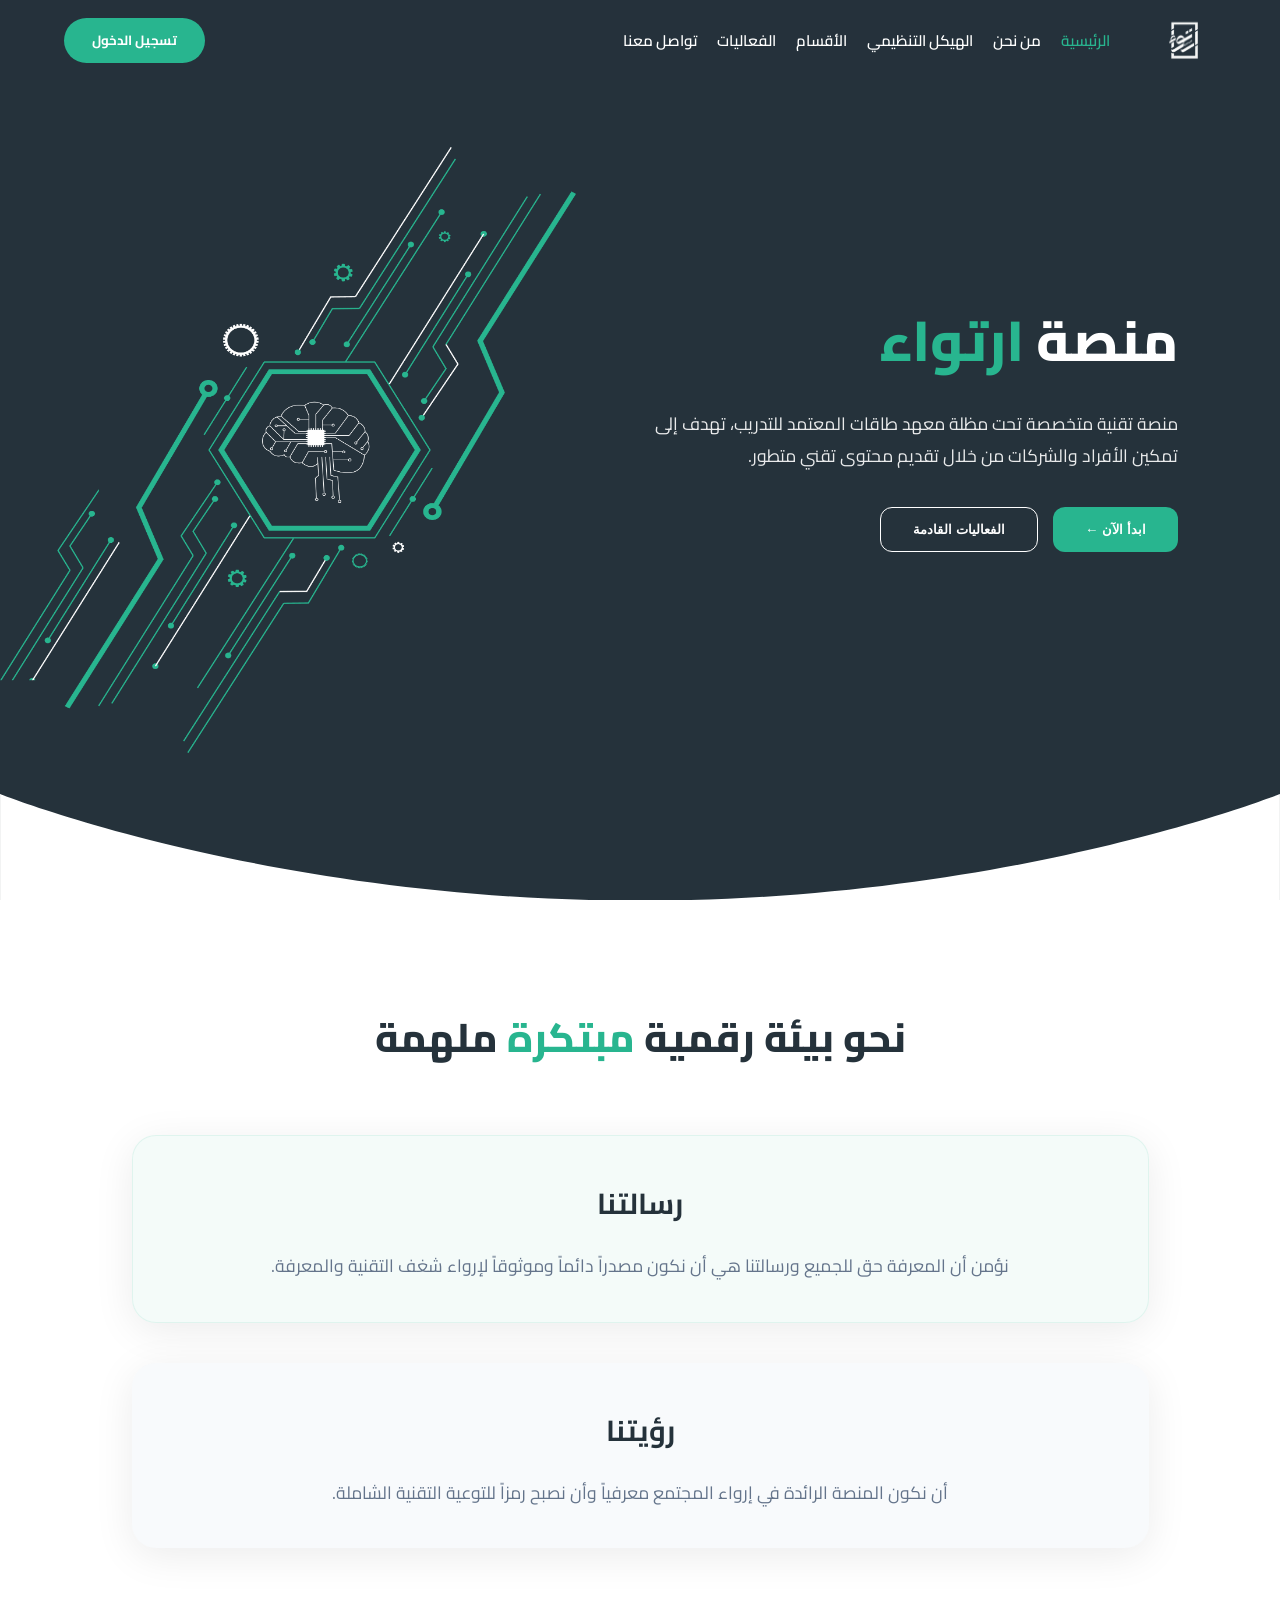
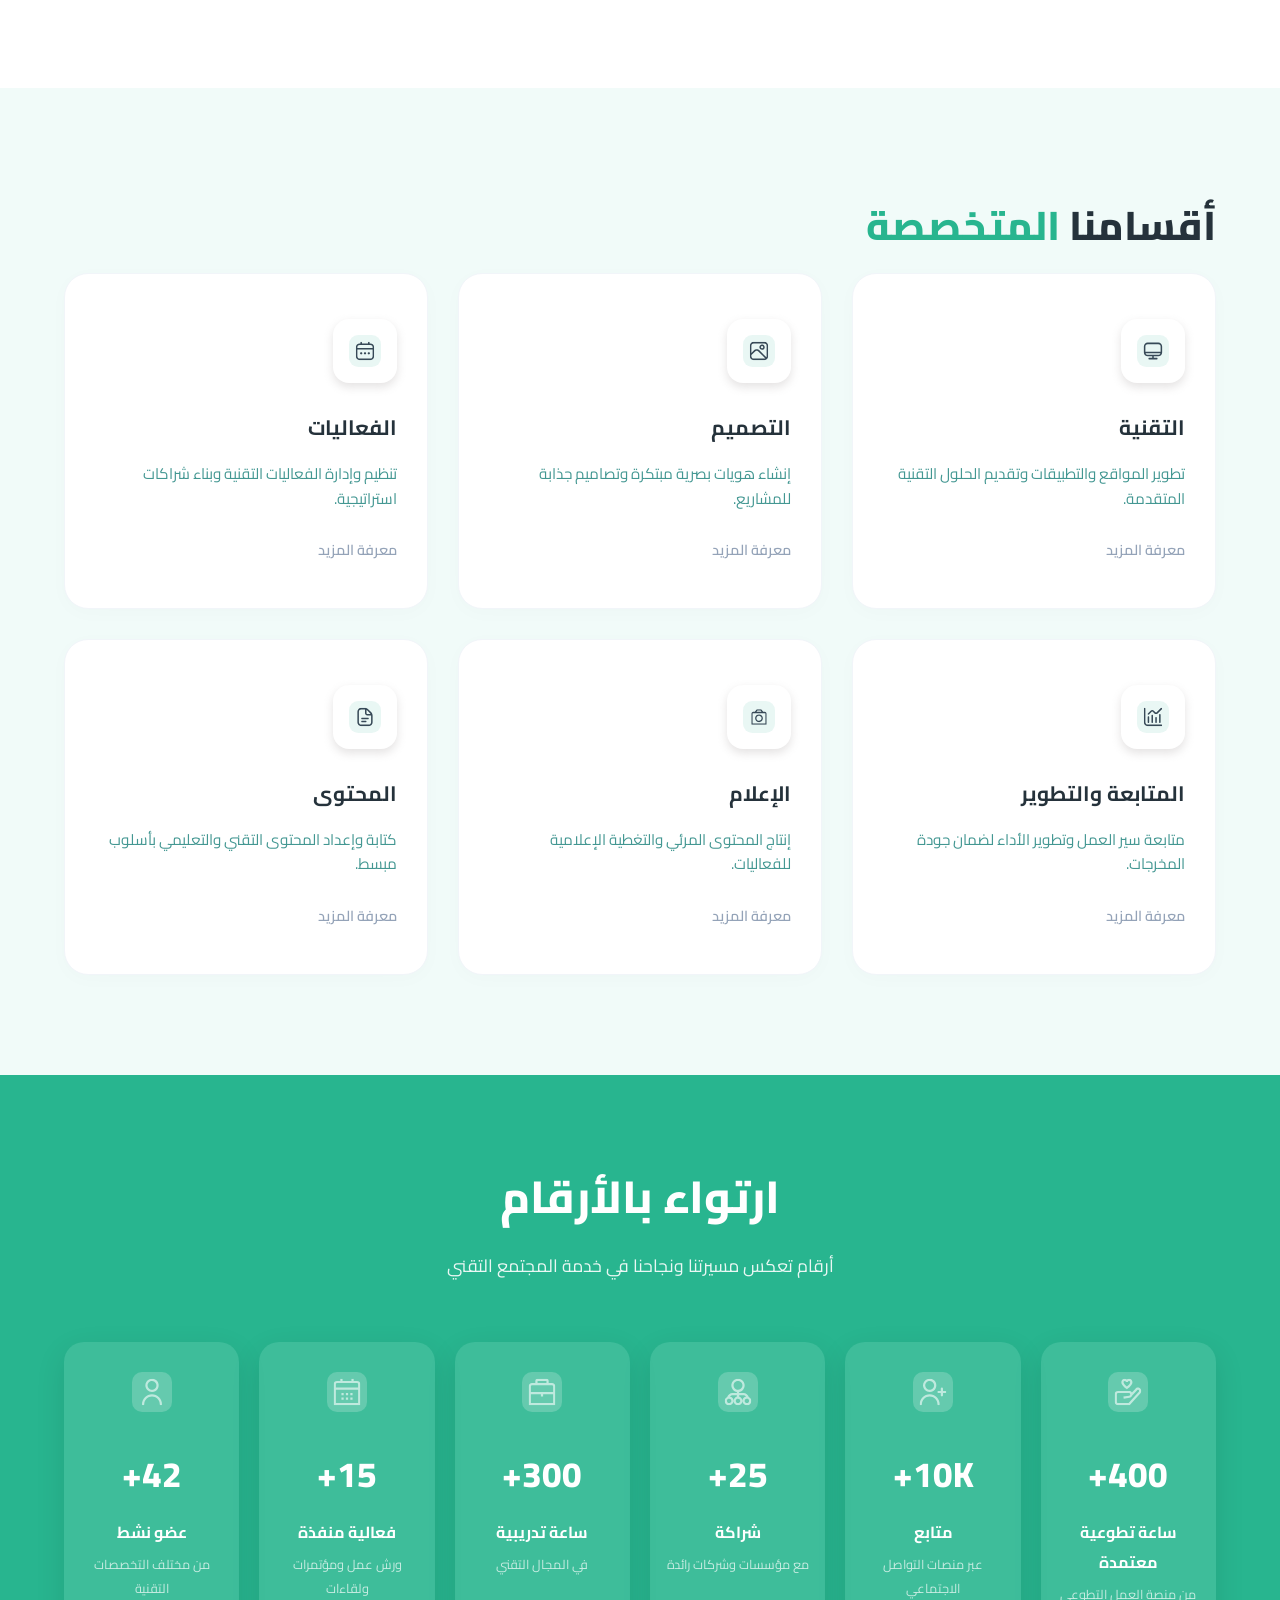
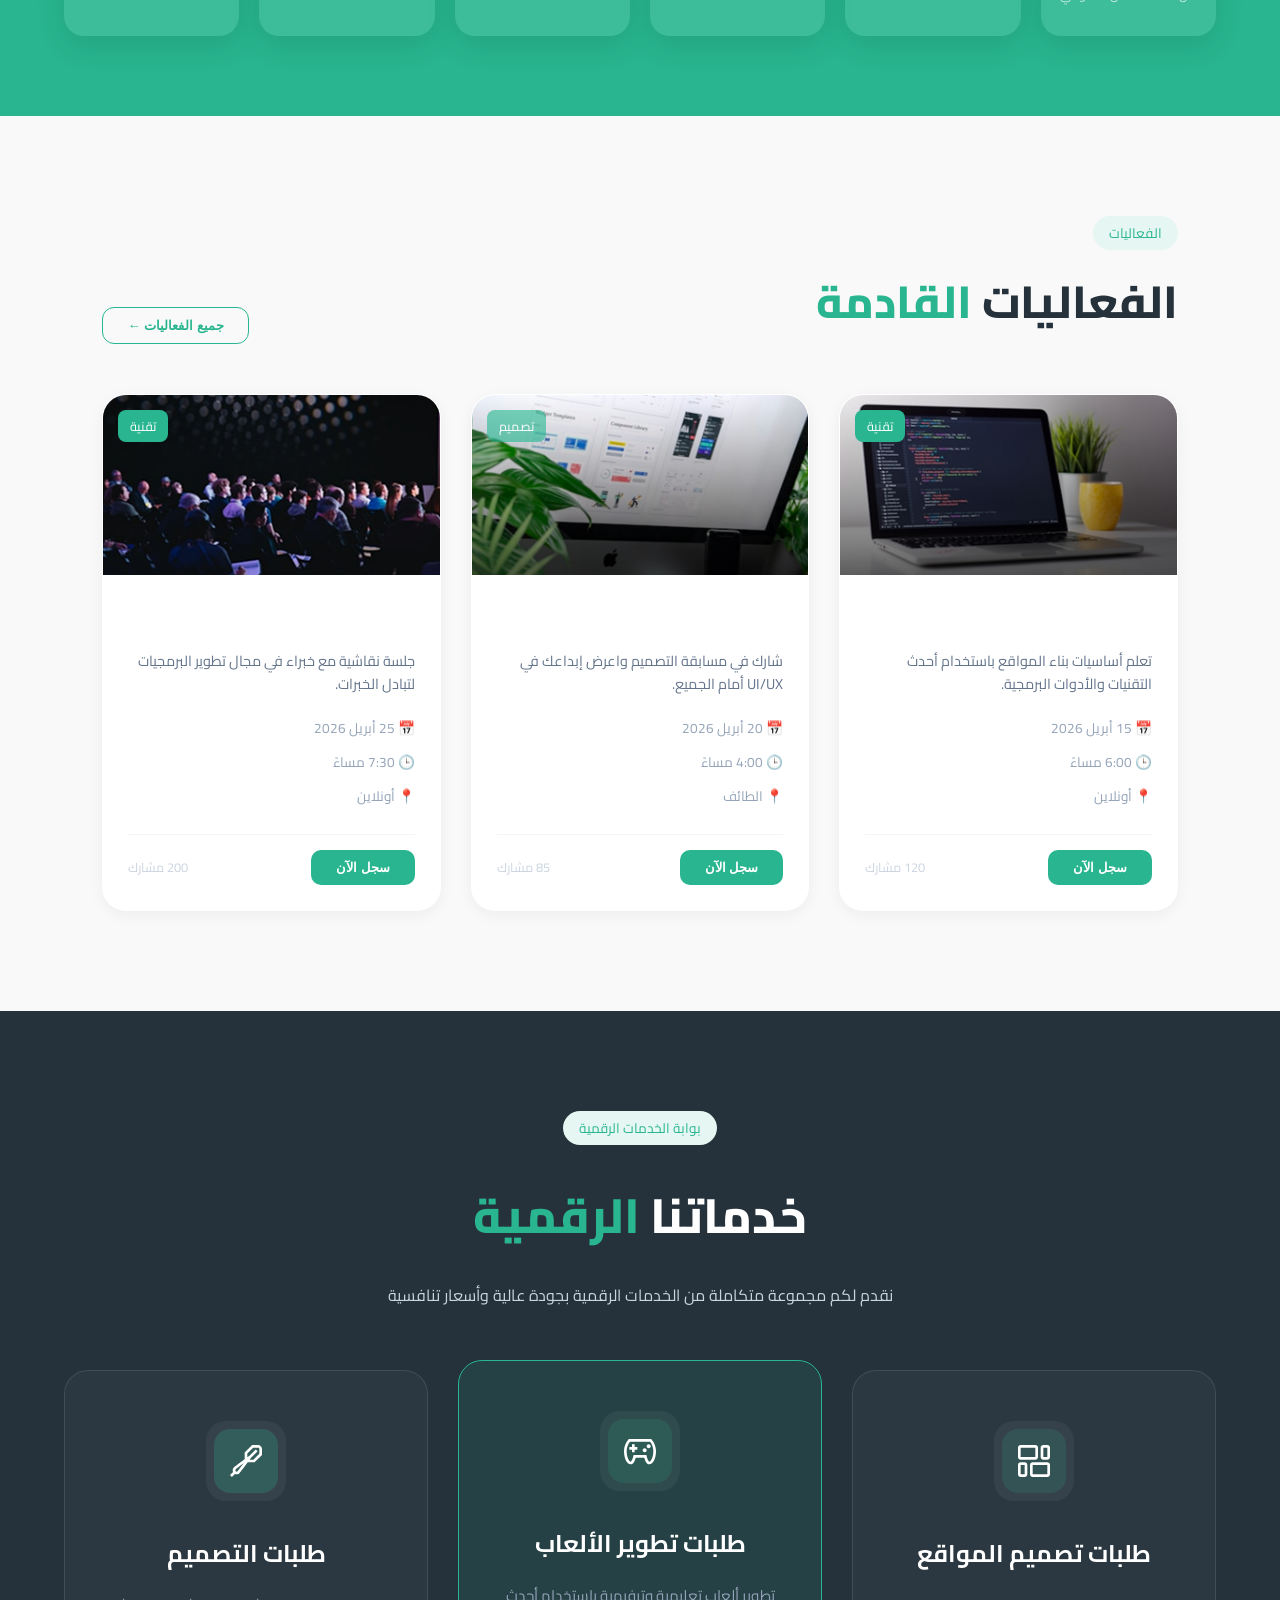
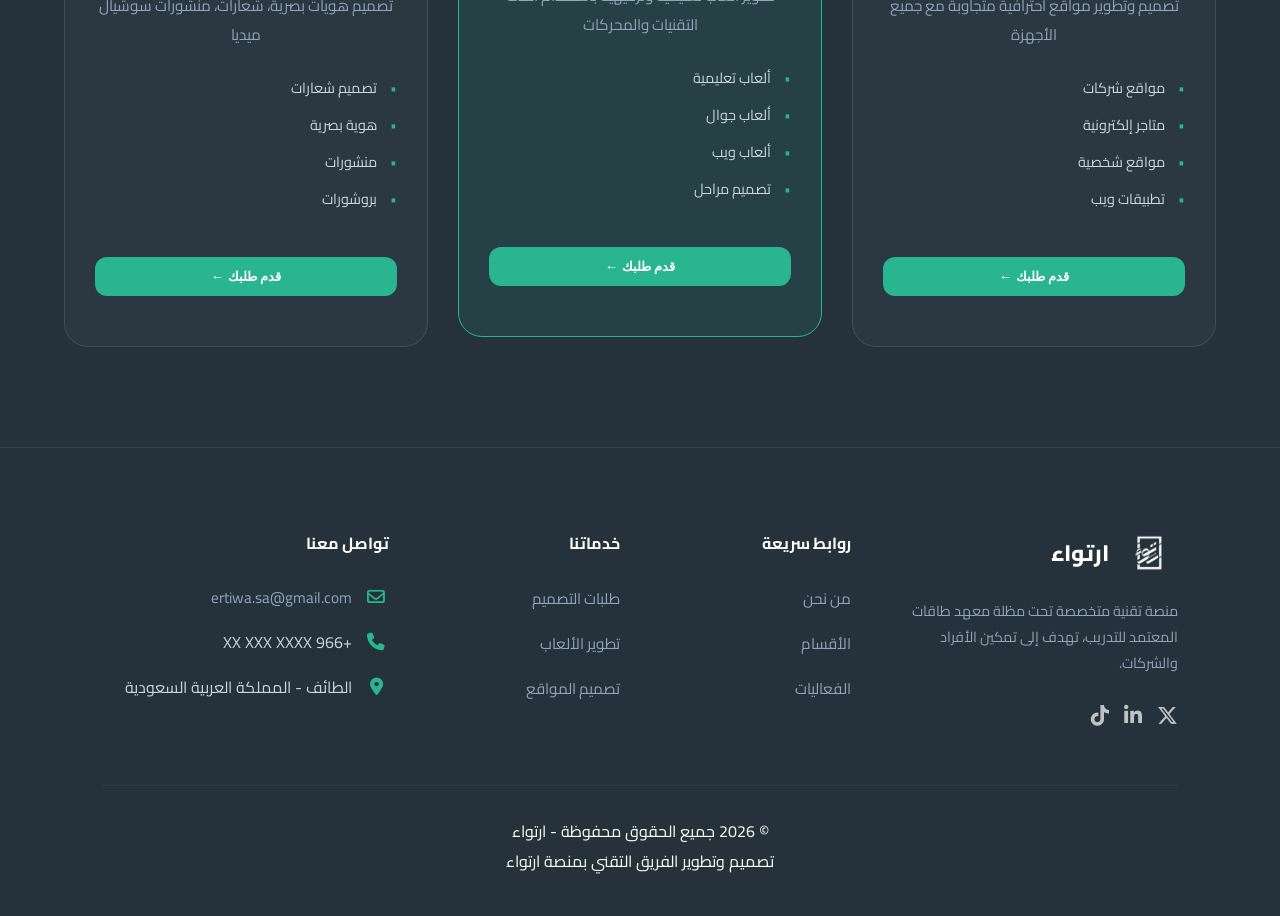
==== commit e6c7c40c: "Update print statement from 'Hello' to 'Goodbye'" ====
--- a/index.html
+++ b/index.html
@@ -17,11 +17,12 @@
                 <img src="images/logo.png" alt="لوقو ارتواء">
             </div>
             <nav class="nav-links">
-    <a href="index.html" class="active">الرئيسية</a>
-    <a href="#about-section">من نحن</a> <a href="structure.html">الهيكل التنظيمي</a>
-    <a href="#departments-section">الأقسام</a>
-    <a href="#events-section">الفعاليات</a>
-    <a href="#contact-section">تواصل معنا</a>
+                <a href="index.html" class="active">الرئيسية</a>
+                <a href="#about-section">من نحن</a> 
+                <a href="structure.html">الهيكل التنظيمي</a>
+                <a href="#departments-section">الأقسام</a>
+                <a href="#events-section">الفعاليات</a>
+                <a href="#contact-section">تواصل معنا</a>
             </nav>
         </div>
         <button class="btn-login" id="loginBtn" onclick="window.location.href='login.html'">تسجيل الدخول</button>
@@ -33,10 +34,9 @@
                 <h1>منصة <span class="highlight">ارتواء</span></h1>
                 <p>منصة تقنية متخصصة تحت مظلة معهد طاقات المعتمد للتدريب، تهدف إلى تمكين الأفراد والشركات من خلال تقديم محتوى تقني متطور.</p>
                 <div class="hero-btns">
-    <button class="btn-start" onclick="window.location.href='register.html'">ابدأ الآن ←</button>
-    
-    <button class="btn-outline" onclick="window.location.href='#events-section'">الفعاليات القادمة</button>
-</div>
+                    <button class="btn-start" onclick="window.location.href='register.html'">ابدأ الآن ←</button>
+                    <button class="btn-outline" onclick="window.location.href='#events-section'">الفعاليات القادمة</button>
+                </div>
             </div>
             <div class="wave-container">
                 <svg viewBox="0 0 1440 120" fill="none" xmlns="http://www.w3.org/2000/svg">
@@ -164,6 +164,7 @@
                     <button class="btn-all-events" onclick="window.location.href='events.html'">جميع الفعاليات ←</button>
                 </div>
                 <div class="events-grid">
+                    
                     <article class="event-card">
                         <div class="card-image">
                             <img src="images/web-dev-event.png" alt="ورشة تطوير المواقع">
@@ -178,7 +179,7 @@
                                 <span>📍 أونلاين</span>
                             </div>
                             <div class="card-footer">
-                                <button class="btn-register">سجل الآن</button>
+                                <button class="btn-register" onclick="simulateRegistration(this)">سجل الآن</button>
                                 <span class="participants">120 مشارك</span>
                             </div>
                         </div>
@@ -198,7 +199,7 @@
                                 <span>📍 الطائف</span>
                             </div>
                             <div class="card-footer">
-                                <button class="btn-register">سجل الآن</button>
+                                <button class="btn-register" onclick="simulateRegistration(this)">سجل الآن</button>
                                 <span class="participants">85 مشارك</span>
                             </div>
                         </div>
@@ -218,7 +219,7 @@
                                 <span>📍 أونلاين</span>
                             </div>
                             <div class="card-footer">
-                                <button class="btn-register">سجل الآن</button>
+                                <button class="btn-register" onclick="simulateRegistration(this)">سجل الآن</button>
                                 <span class="participants">200 مشارك</span>
                             </div>
                         </div>
@@ -339,5 +340,25 @@
     </footer>
 
     <script src="script.js"></script>
+
+    <script>
+        function simulateRegistration(button) {
+            button.textContent = "تم التسجيل ✓";
+            button.style.background = "#15803d"; // تغيير لون الخلفية للأخضر الغامق للنجاح
+            button.style.pointerEvents = "none"; // تجميد الزر لمنع الضغط المتكرر
+            button.style.boxShadow = "none";
+
+            // زيادة العداد الفوري بجانب الزر
+            const participantsElement = button.nextElementSibling;
+            if (participantsElement) {
+                const currentCount = parseInt(participantsElement.textContent, 10);
+                if (!isNaN(currentCount)) {
+                    participantsElement.textContent = (currentCount + 1) + " مشارك";
+                    participantsElement.style.color = "var(--jungle-green)";
+                    participantsElement.style.fontWeight = "700";
+                }
+            }
+        }
+    </script>
 </body>
-</html>+</html>
--- a/style.css
+++ b/style.css
@@ -392,6 +392,13 @@
 .read-more:hover {
     color: var(--jungle-green);
 }
+/* استجابة الشاشات الصغيرة */
+@media (max-width: 992px) {
+    .specialized-grid { grid-template-columns: repeat(2, 1fr); }
+}
+@media (max-width: 600px) {
+    .specialized-grid { grid-template-columns: 1fr; }
+}
 /* قسم الفعاليات القادمة  */
 /* تنسيق قسم الفعاليات */
 .events-section {
@@ -645,6 +652,13 @@
 .stat-sub {
     font-size: 0.8rem;
     opacity: 0.7;
+}
+/* استجابة الشاشات الصغيرة */
+@media (max-width: 992px) {
+    .specialized-grid { grid-template-columns: repeat(2, 1fr); }
+}
+@media (max-width: 600px) {
+    .specialized-grid { grid-template-columns: 1fr; }
 }
 /* تنسيق قسم الخدمات الرقمية الجديد */
 .digital-services {
@@ -756,7 +770,13 @@
 .btn-order:hover {
     filter: brightness(1.1);
 }
-
+/* استجابة الشاشات الصغيرة */
+@media (max-width: 992px) {
+    .specialized-grid { grid-template-columns: repeat(2, 1fr); }
+}
+@media (max-width: 600px) {
+    .specialized-grid { grid-template-columns: 1fr; }
+}
 /* التنسيق الأساسي للفوتر */
 .main-footer {
     background-color: var(--dark-bg); /* */
@@ -941,4 +961,196 @@
 .question-row .form-group__textarea {
     width: 100%;
     margin-top: 5px;
-}+}
+/* ======================================================== 
+   التجاوب الكامل مع الشاشات المتنقلة والتابلت (Mobile Responsiveness)
+   ======================================================== */
+
+/* 1. الشاشات المتوسطة وأجهزة التابلت (مثل الآيباد) */
+@media (max-width: 1024px) {
+    .main-header {
+        padding: 10px 4%;
+    }
+    .header-right-section {
+        gap: 20px;
+    }
+    
+    /* إعادة توزيع الهيرو بصرياً */
+    .hero {
+        flex-direction: column;
+        text-align: center;
+        padding: 140px 5% 100px;
+        background-position: bottom center;
+        background-size: 55%;
+    }
+    .hero-content {
+        text-align: center;
+        max-width: 100%;
+        margin-bottom: 40px;
+    }
+    .hero-btns {
+        justify-content: center;
+    }
+
+    /* تحويل الفعاليات إلى بطاقتين في السطر بدلاً من 3 */
+    .events-grid {
+        grid-template-columns: repeat(2, 1fr);
+        gap: 20px;
+    }
+
+    /* تحويل الإحصائيات إلى 3 أعمدة بدلاً من 6 */
+    .stats-grid {
+        grid-template-columns: repeat(3, 1fr);
+        gap: 15px;
+    }
+
+    /* تحويل الخدمات الرقمية إلى بطاقتين */
+    .services-grid {
+        grid-template-columns: repeat(2, 1fr);
+        gap: 20px;
+    }
+}
+
+/* 2. شاشات الجوال والهواتف الذكية الصغيرة */
+@media (max-width: 768px) {
+    /* ضبط حجم نصوص العنوان الرئيسي لـ Hero ليتناسب مع أبعاد الشاشة */
+    .hero-content h1 {
+        font-size: 2.2rem;
+    }
+    .hero-content p {
+        font-size: 1rem;
+    }
+    .hero {
+        background-size: 75%;
+        padding-bottom: 220px;
+    }
+
+    /* تصغير العناوين الرئيسية لكافة الأقسام لتريح العين */
+    .dynamic-title, .section-title, .section-main-title, .services-main-title, .stats-main-title, .events-title {
+        font-size: 1.8rem !important;
+        margin-bottom: 30px;
+    }
+
+    /* تنظيم الهيدر والقائمة المنسدلة على الجوال */
+    .main-header {
+        height: auto;
+        padding: 15px 4%;
+        flex-direction: column;
+        gap: 15px;
+        position: relative;
+    }
+    .header-right-section {
+        flex-direction: column;
+        gap: 10px;
+    }
+    .nav-links {
+        gap: 12px;
+        flex-wrap: wrap;
+        justify-content: center;
+    }
+    .nav-links a {
+        font-size: 0.85rem;
+    }
+    .btn-login {
+        padding: 8px 20px;
+        font-size: 0.85rem;
+    }
+
+    /* ======================================================== 
+   المصلح الشامل لتجاوب الجوال والهيدر ومنع انقسام الشاشة
+   ======================================================== */
+@media (max-width: 768px) {
+    
+    /* 1. إلغاء التمدد الأفقي ومنع تسريب الخلفية الداكنة */
+    .stats-grid {
+        grid-template-columns: repeat(2, 1fr) !important; /* تقسيم الإحصائيات الستة إلى صفوف متوازية من بطاقتين فقط */
+        gap: 15px !important;
+        width: 100% !important;
+    }
+
+    .specialized-grid, 
+    .events-grid, 
+    .services-grid {
+        grid-template-columns: 1fr !important; /* تحويل باقي البطاقات إلى عمود واحد منسدل لأسفل */
+        gap: 20px !important;
+    }
+
+    /* 2. إعادة هيكلة وتوسيط الهيدر بالكامل لمنع التداخل البصري */
+    .main-header {
+        position: relative !important; /* تحويله لـ relative لمنعه من تغطية محتوى الهيرو في الجوال */
+        height: auto !important;
+        padding: 20px 5% !important;
+        flex-direction: column !important;
+        gap: 15px !important;
+        background-color: var(--dark-bg) !important;
+        width: 100% !important;
+    }
+
+    .header-right-section {
+        flex-direction: column !important;
+        gap: 12px !important;
+        width: 100% !important;
+        align-items: center !important;
+    }
+
+    .nav-links {
+        display: flex !important;
+        flex-wrap: wrap !important;
+        justify-content: center !important;
+        gap: 15px !important;
+        width: 100% !important;
+    }
+
+    .nav-links a {
+        font-size: 0.9rem !important;
+    }
+
+    .btn-login {
+        width: 100% !important;
+        text-align: center !important;
+        padding: 12px 0 !important;
+    }
+
+    /* 3. تكييف أبعاد الشاشة والنصوص الكبيرة */
+    .hero {
+        flex-direction: column !important;
+        text-align: center !important;
+        padding: 60px 5% 120px !important;
+        min-height: auto !important;
+    }
+    .hero-content {
+        text-align: center !important;
+        margin-bottom: 30px !important;
+    }
+    .hero-content h1 {
+        font-size: 2.2rem !important;
+    }
+    .hero-btns {
+        flex-direction: column !important;
+        width: 100% !important;
+        gap: 10px !important;
+    }
+    .btn-start, .btn-outline {
+        width: 100% !important;
+        text-align: center !important;
+    }
+
+    /* ضبط العناوين الرئيسية للأقسام */
+    .dynamic-title, .section-title, .section-main-title, .services-main-title, .stats-main-title, .events-title {
+        font-size: 1.7rem !important;
+        line-height: 1.4 !important;
+        margin-bottom: 35px !important;
+    }
+    
+    .events-header {
+        flex-direction: column !important;
+        align-items: center !important;
+        gap: 15px !important;
+    }
+    /* الكود في نهاية ملفك بعد حذف القوس الزائد ليصبح هكذا تماماً */
+.question-row .form-group__input,
+.question-row .form-group__textarea {
+    width: 100%;
+    margin-top: 5px;
+}
+}
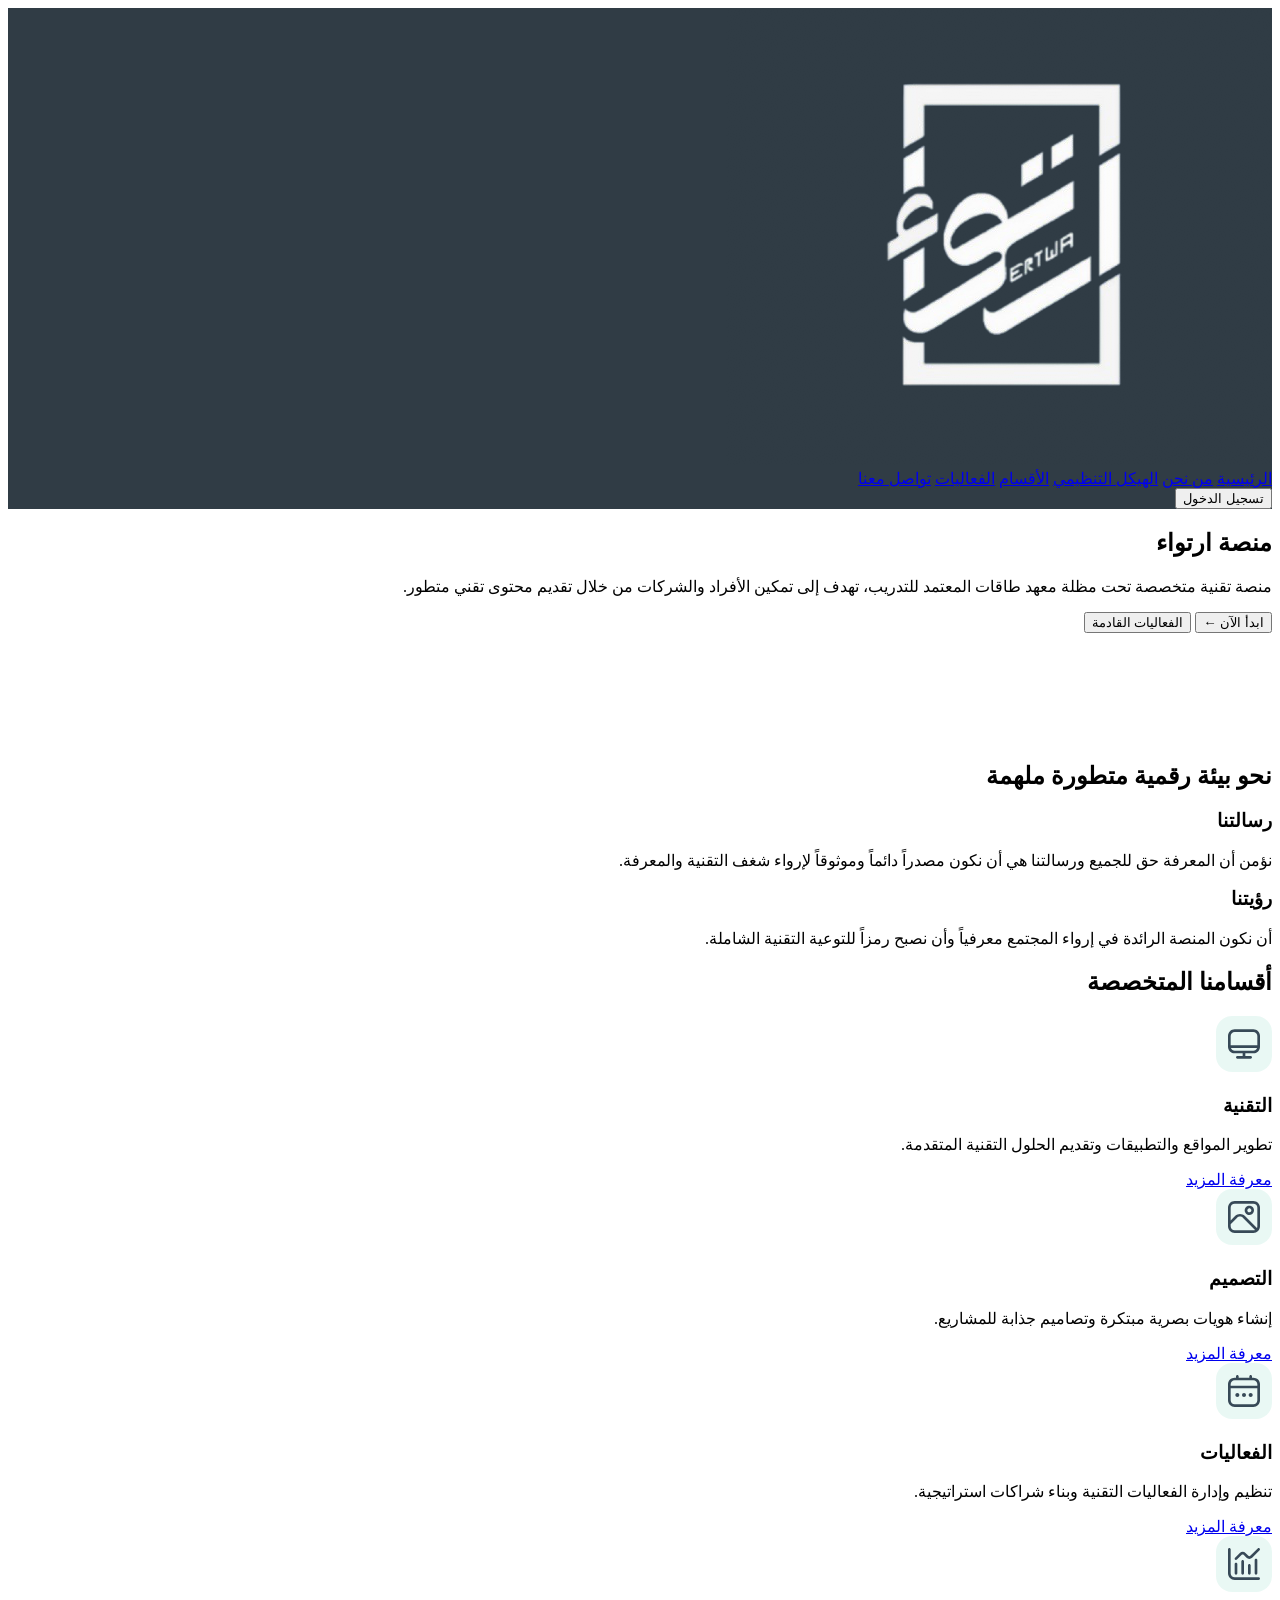
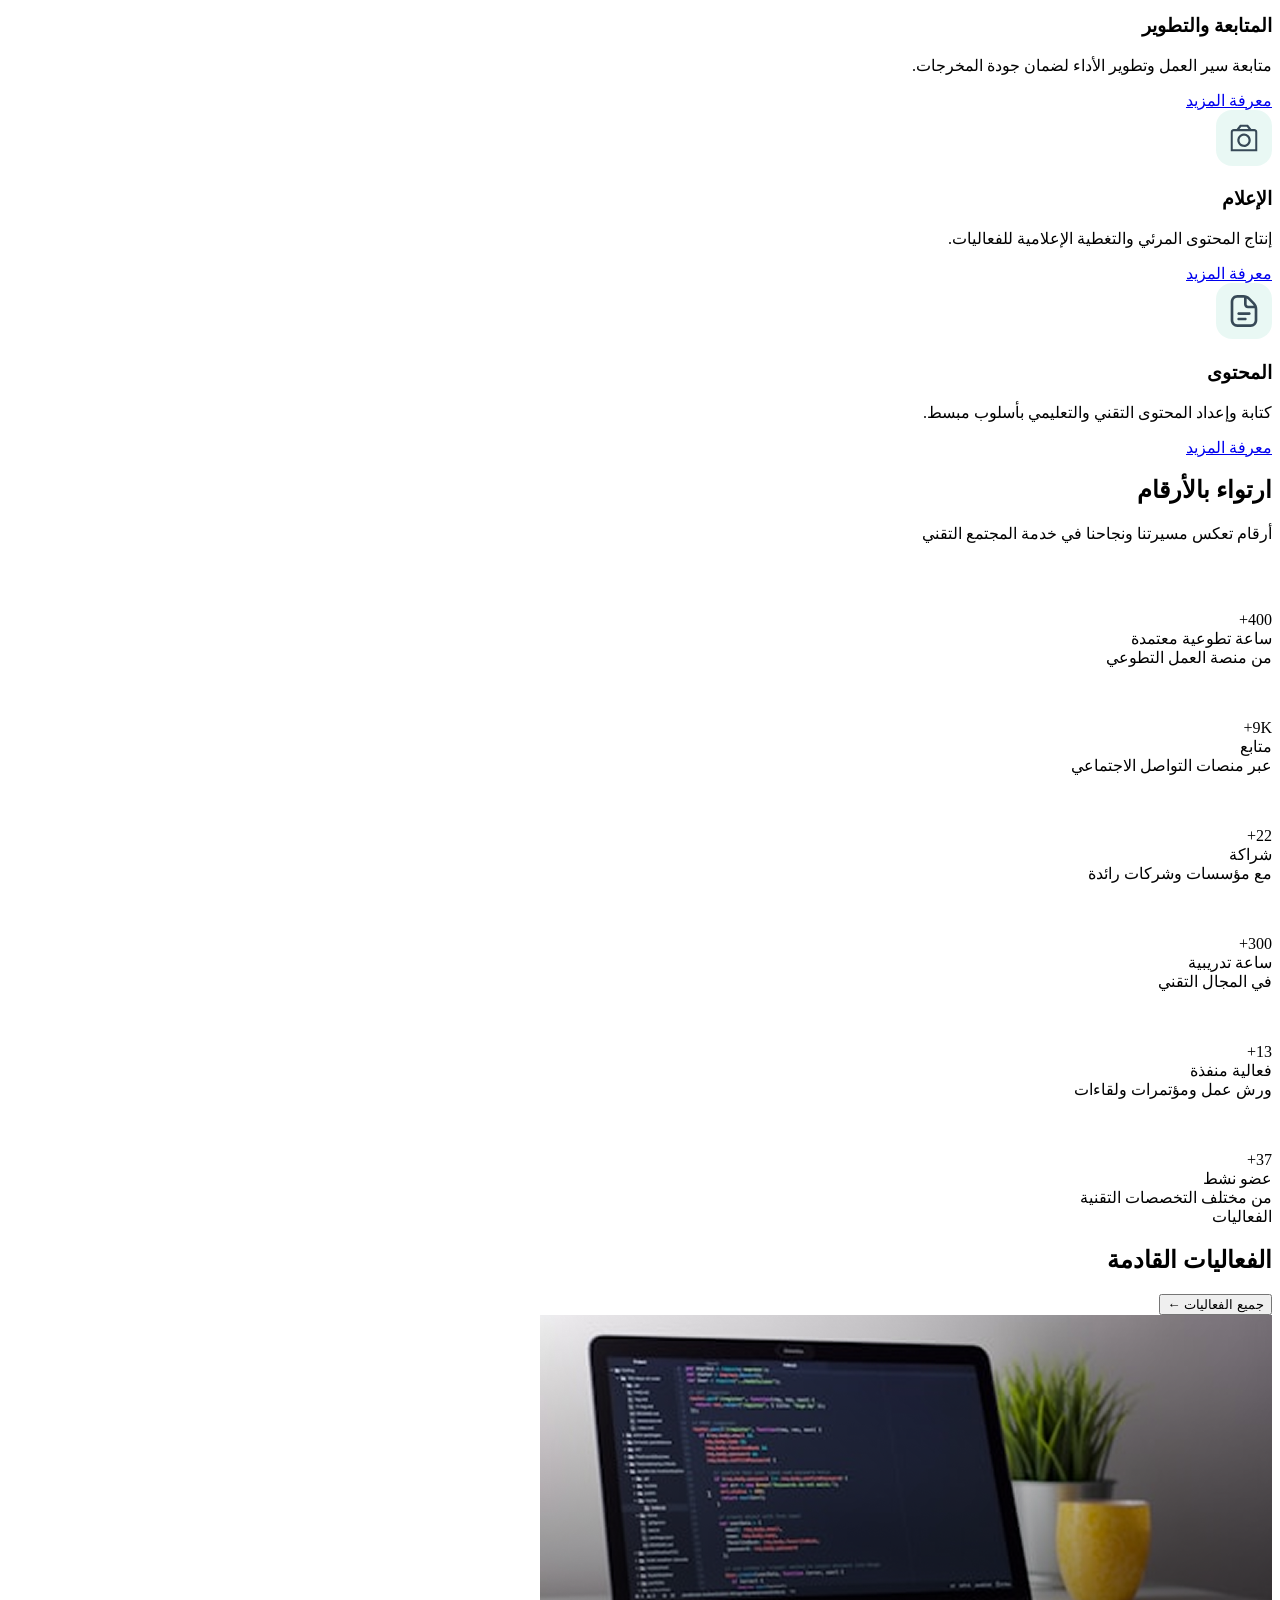
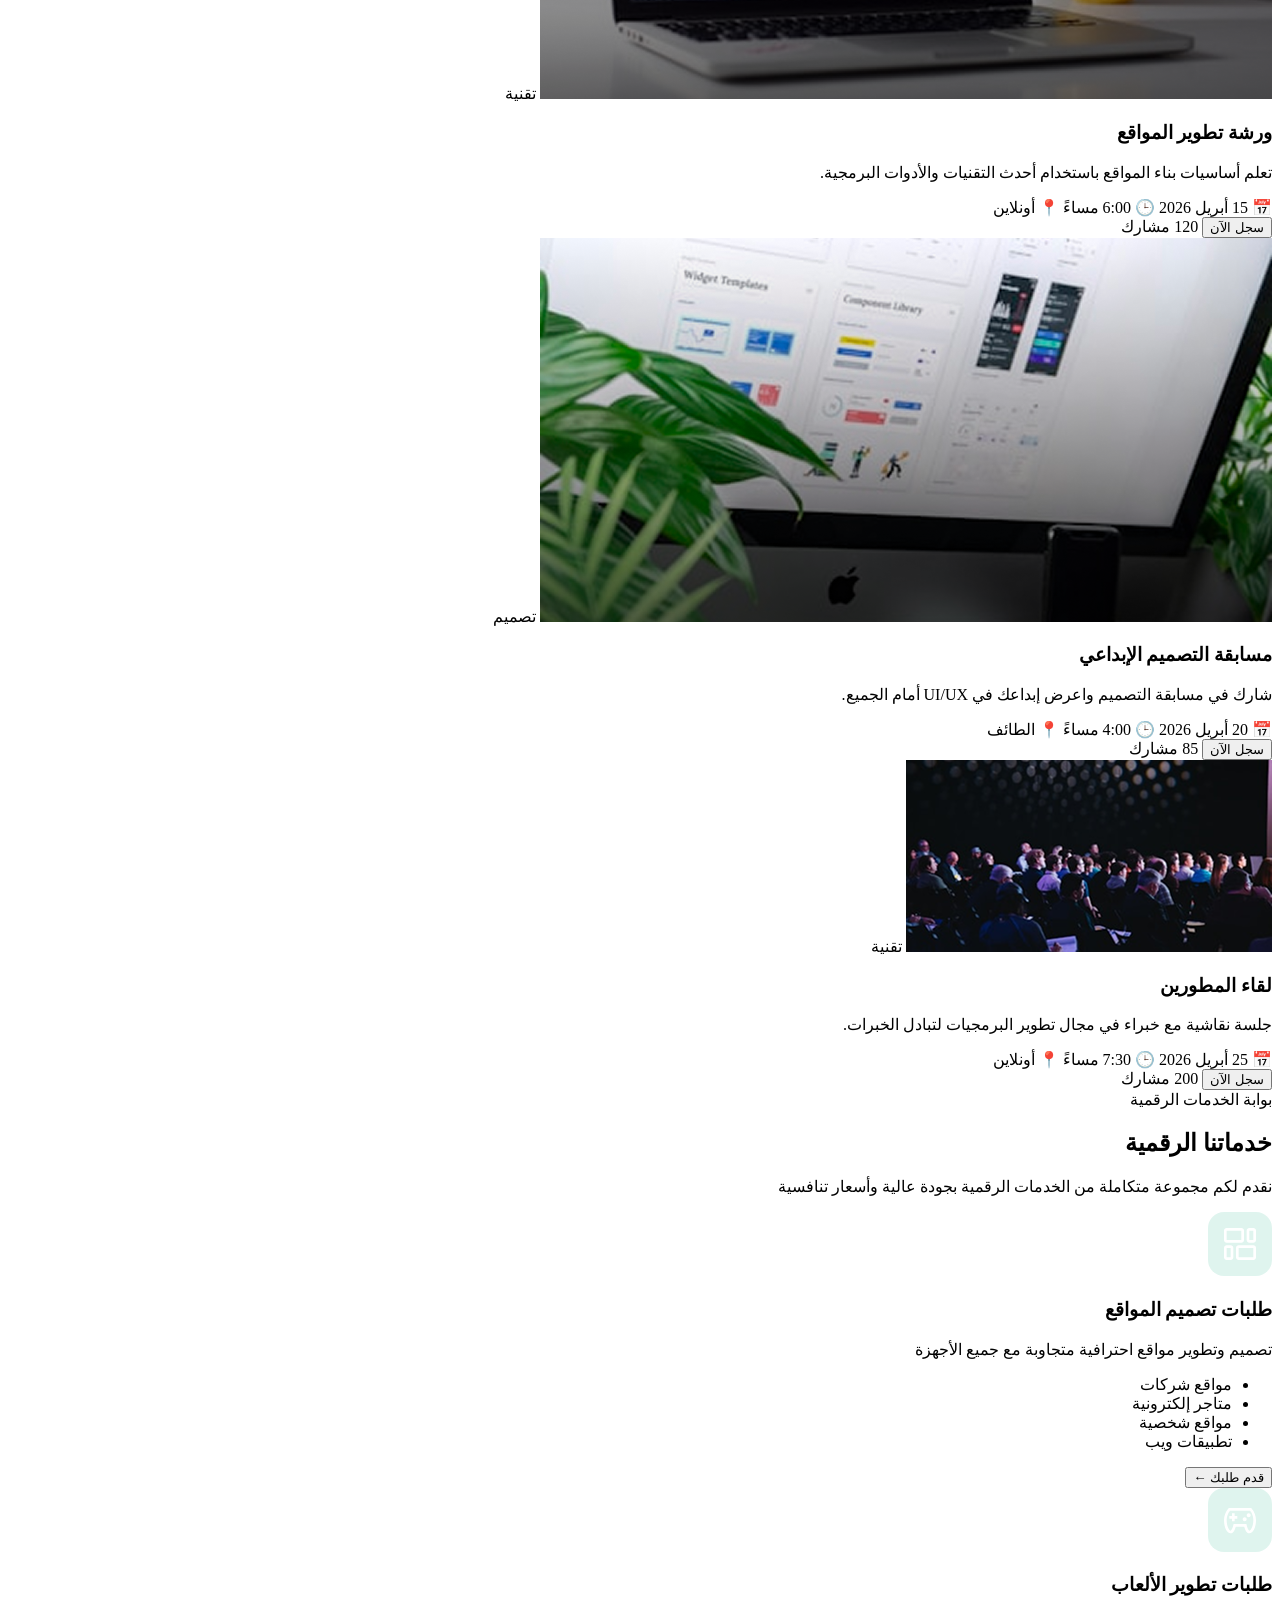
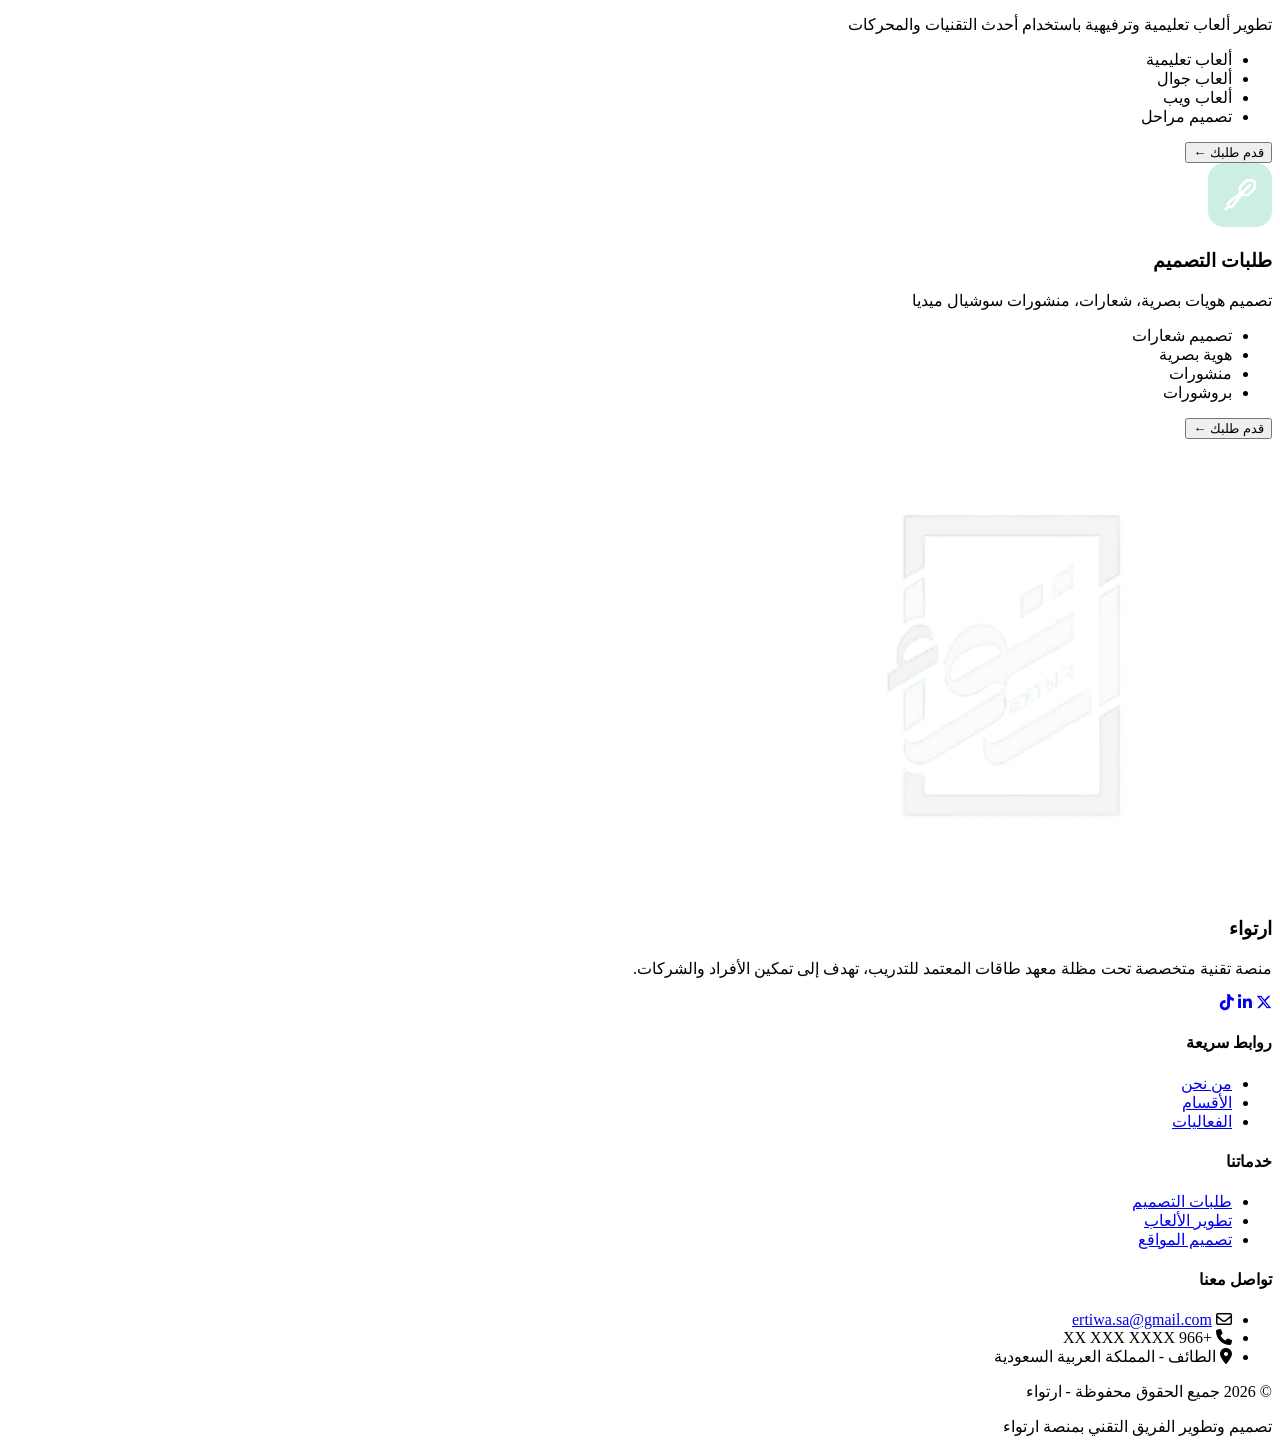
==== commit 71bf2bdf: "Add files via upload" ====
--- a/index.html
+++ b/index.html
@@ -339,8 +339,7 @@
         </div>
     </footer>
 
-    <script src="script.js"></script>
-
+    
     <script>
         function simulateRegistration(button) {
             button.textContent = "تم التسجيل ✓";
@@ -360,5 +359,8 @@
             }
         }
     </script>
+    <script src="script.js"></script>
+    <script src="api.js"></script>
+    <script src="main.js"></script>
 </body>
-</html>
+</html>
